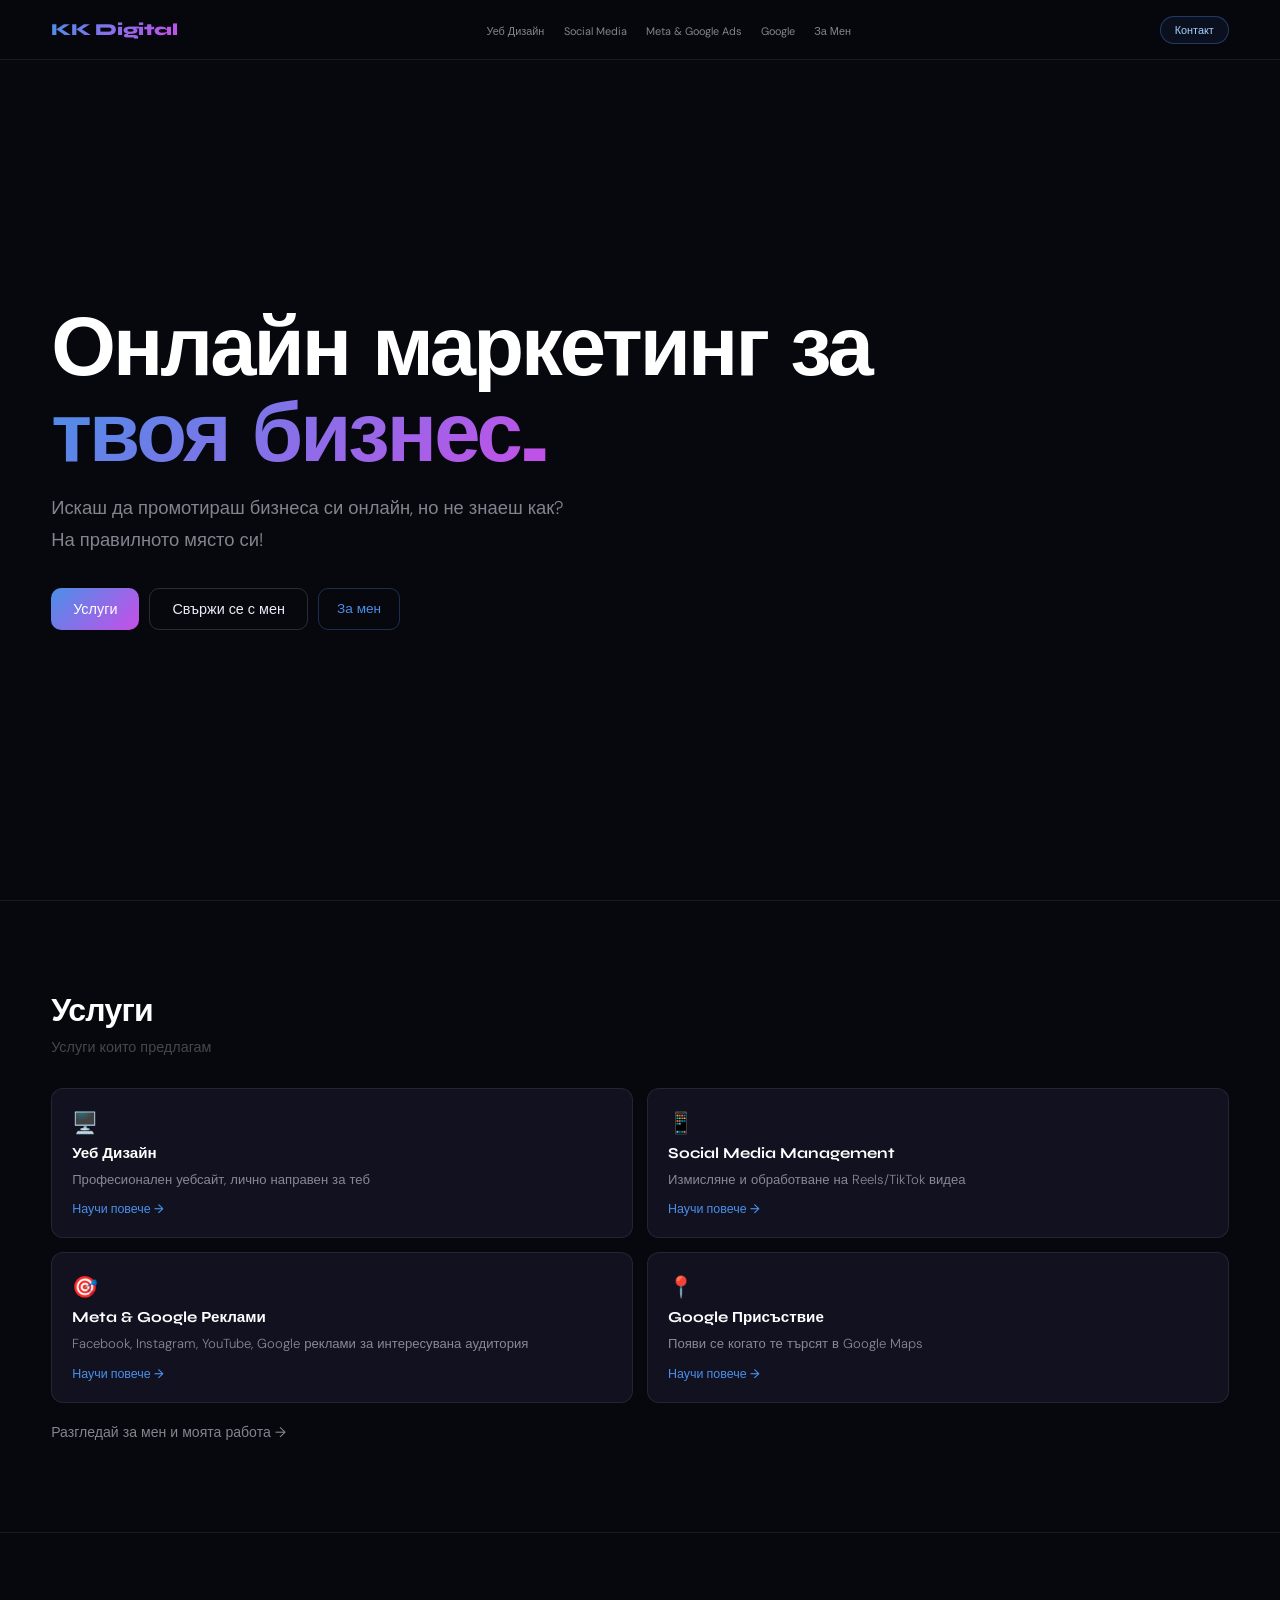
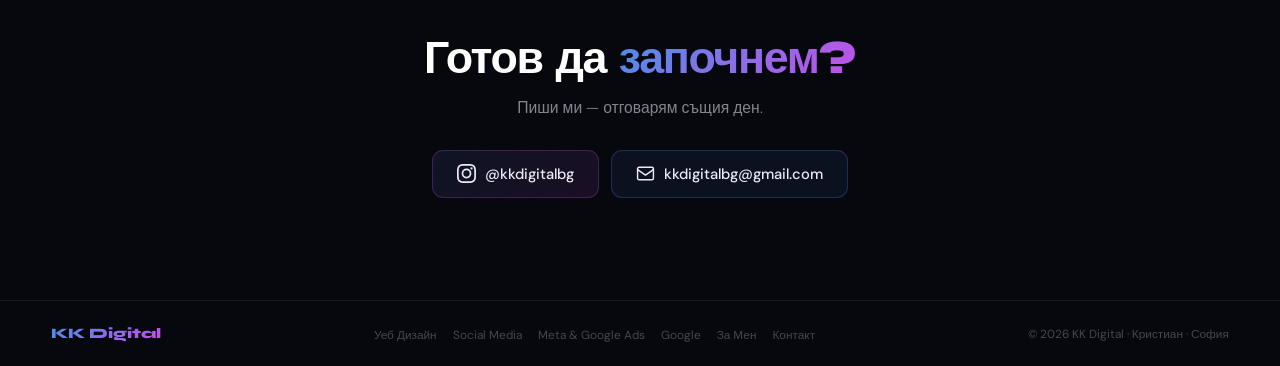
==== index.html @ 5cc59fbc "Add files via upload" ====
<!DOCTYPE html>
<html lang="bg">
<head>
<meta charset="UTF-8"><meta name="viewport" content="width=device-width,initial-scale=1.0">
<title>KK Digital — Онлайн Маркетинг, София</title>
<link rel="icon" type="image/png" href="KKDigital.png">
<link rel="stylesheet" href="style.css">
<style>
#hero{min-height:100svh;display:flex;align-items:center;padding:calc(var(--nav-h) + 24px) clamp(16px,4vw,56px) 48px}
.hero-inner{max-width:1200px;margin:0 auto;width:100%}
h1.hero-h1{font-family:'Syne',sans-serif;font-weight:800;font-size:clamp(2.6rem,6.5vw,5.5rem);line-height:1.03;letter-spacing:-.035em;color:#fff;margin-bottom:16px}
.hero-sub{font-size:clamp(1rem,1.8vw,1.15rem);color:var(--muted);line-height:1.7;font-weight:300;max-width:520px;margin-bottom:32px}
.hero-btns{display:flex;gap:10px;flex-wrap:wrap;margin-bottom:0}
#services{padding:clamp(50px,7vw,90px) clamp(16px,4vw,56px)}
.about-strip{padding:clamp(50px,7vw,90px) clamp(16px,4vw,56px)}
.about-strip-inner{max-width:1200px;margin:0 auto;display:flex;flex-direction:column;gap:16px;max-width:680px}
.about-strip-inner p{font-size:clamp(.97rem,1.6vw,1.08rem);color:var(--muted);line-height:1.8;font-weight:300}
</style>
</head>
<body>
<nav id="navbar"><div class="nav-inner">
  <a href="index.html" class="nav-logo">KK Digital</a>
  <ul class="nav-links">
    <li><a href="webdesign.html">Уеб Дизайн</a></li>
    <li><a href="smm.html">Social Media</a></li>
    <li><a href="ads.html">Meta &amp; Google Ads</a></li>
    <li><a href="google.html">Google</a></li>
    <li><a href="about.html">За Мен</a></li>
  </ul>
  <a href="contact.html" class="nav-contact">Контакт</a>
</div></nav>
<main>
  <section id="hero">
    <div class="hero-inner">
      <h1 class="hero-h1 reveal">Онлайн маркетинг за<br><span class="grad-text">твоя бизнес.</span></h1>
      <p class="hero-sub reveal d1">Искаш да промотираш бизнеса си онлайн, но не знаеш как? На правилното място си!</p>
      <div class="hero-btns reveal d2">
        <a href="#services" class="btn btn-primary">Услуги</a>
        <a href="contact.html" class="btn btn-outline">Свържи се с мен</a>
        <a href="about.html" class="btn btn-ghost">За мен</a>
      </div>
    </div>
  </section>
  <div class="divider"></div>
  <section id="services">
    <div class="inner">
      <h2 class="section-title reveal">Услуги</h2>
      <p class="section-sub reveal">Услуги които предлагам</p>
      <div class="service-cards reveal d1">
        <a href="webdesign.html" class="service-card">
          <div class="service-card-icon">🖥️</div>
          <h3>Уеб Дизайн</h3>
          <p>Професионален уебсайт, лично направен за теб</p>
          <span class="service-card-btn">Научи повече →</span>
        </a>
        <a href="smm.html" class="service-card">
          <div class="service-card-icon">📱</div>
          <h3>Social Media Management</h3>
          <p>Измисляне и обработване на Reels/TikTok видеа</p>
          <span class="service-card-btn">Научи повече →</span>
        </a>
        <a href="ads.html" class="service-card">
          <div class="service-card-icon">🎯</div>
          <h3>Meta &amp; Google Реклами</h3>
          <p>Facebook, Instagram, YouTube, Google реклами за интересувана аудитория</p>
          <span class="service-card-btn">Научи повече →</span>
        </a>
        <a href="google.html" class="service-card">
          <div class="service-card-icon">📍</div>
          <h3>Google Присъствие</h3>
          <p>Появи се когато те търсят в Google Maps</p>
          <span class="service-card-btn">Научи повече →</span>
        </a>
      </div>
      <a href="about.html" class="work-link reveal d2">Разгледай за мен и моята работа →</a>
    </div>
  </section>
  <div class="divider"></div>
  <div class="cta-block">
    <h2 class="reveal">Готов да <span class="grad-text">започнем?</span></h2>
    <p class="reveal d1">Пиши ми — отговарям същия ден.</p>
    <div class="contact-btns reveal d2" style="justify-content:center">
      <a href="https://instagram.com/kkdigitalbg" target="_blank" rel="noopener" class="cbtn cbtn-ig"><svg width="19" height="19" viewBox="0 0 24 24" fill="currentColor"><path d="M12 2.163c3.204 0 3.584.012 4.85.07 3.252.148 4.771 1.691 4.919 4.919.058 1.265.069 1.645.069 4.849 0 3.205-.012 3.584-.069 4.849-.149 3.225-1.664 4.771-4.919 4.919-1.266.058-1.644.07-4.85.07-3.204 0-3.584-.012-4.849-.07-3.26-.149-4.771-1.699-4.919-4.92-.058-1.265-.07-1.644-.07-4.849 0-3.204.013-3.583.07-4.849.149-3.227 1.664-4.771 4.919-4.919 1.266-.057 1.645-.069 4.849-.069zM12 0C8.741 0 8.333.014 7.053.072 2.695.272.273 2.69.073 7.052.014 8.333 0 8.741 0 12c0 3.259.014 3.668.072 4.948.2 4.358 2.618 6.78 6.98 6.98C8.333 23.986 8.741 24 12 24c3.259 0 3.668-.014 4.948-.072 4.354-.2 6.782-2.618 6.979-6.98.059-1.28.073-1.689.073-4.948 0-3.259-.014-3.667-.072-4.947-.196-4.354-2.617-6.78-6.979-6.98C15.668.014 15.259 0 12 0zm0 5.838a6.162 6.162 0 100 12.324 6.162 6.162 0 000-12.324zM12 16a4 4 0 110-8 4 4 0 010 8zm6.406-11.845a1.44 1.44 0 100 2.881 1.44 1.44 0 000-2.881z"/></svg> @kkdigitalbg</a>
      <a href="mailto:kkdigitalbg@gmail.com" class="cbtn cbtn-email"><svg width="19" height="19" viewBox="0 0 24 24" fill="none" stroke="currentColor" stroke-width="1.8" stroke-linecap="round" stroke-linejoin="round"><rect x="2" y="4" width="20" height="16" rx="2"/><path d="M2 7l10 7 10-7"/></svg> kkdigitalbg@gmail.com</a>
    </div>
  </div>
</main>
<footer><div class="footer-inner">
  <a href="index.html" class="footer-logo">KK Digital</a>
  <ul class="footer-links"><li><a href="webdesign.html">Уеб Дизайн</a></li><li><a href="smm.html">Social Media</a></li><li><a href="ads.html">Meta &amp; Google Ads</a></li><li><a href="google.html">Google</a></li><li><a href="about.html">За Мен</a></li><li><a href="contact.html">Контакт</a></li></ul>
  <p class="footer-copy">© 2026 KK Digital · Кристиан · София</p>
</div></footer>
<script src="main.js"></script>
</body></html>
---- style.css ----
@import url('https://fonts.googleapis.com/css2?family=Syne:wght@700;800&family=DM+Sans:opsz,wght@9..40,300;9..40,400;9..40,500&display=swap');
*,*::before,*::after{box-sizing:border-box;margin:0;padding:0}
:root{
  --bg:#07070E;
  --surface:#111120;
  --surface2:#18182A;
  --border:rgba(255,255,255,0.08);
  --border2:rgba(255,255,255,0.15);
  --text:#EDEAF8;
  --muted:rgba(237,234,248,0.55);
  --muted2:rgba(237,234,248,0.28);
  --blue:#4A8FE8;
  --pink:#C84EE8;
  --grad:linear-gradient(135deg,#4A8FE8,#C84EE8);
  --nav-h:60px;
}
html{scroll-behavior:smooth}
body{font-family:'DM Sans',sans-serif;background:var(--bg);color:var(--text);overflow-x:hidden;-webkit-font-smoothing:antialiased}

/* NAV */
nav{position:fixed;top:0;left:0;right:0;z-index:100;height:var(--nav-h);display:flex;align-items:center;padding:0 clamp(16px,4vw,56px);background:rgba(7,7,14,0.97);border-bottom:1px solid var(--border)}
.nav-inner{width:100%;max-width:1200px;margin:0 auto;display:flex;align-items:center;justify-content:space-between;gap:12px}
.nav-logo{font-family:'Syne',sans-serif;font-weight:800;font-size:1.05rem;letter-spacing:-.02em;text-decoration:none;background:var(--grad);-webkit-background-clip:text;-webkit-text-fill-color:transparent;background-clip:text;white-space:nowrap;flex-shrink:0}
.nav-links{display:flex;align-items:center;gap:clamp(8px,1.5vw,26px);list-style:none}
.nav-links a{text-decoration:none;color:var(--muted);font-size:clamp(.65rem,.85vw,.82rem);white-space:nowrap;transition:color .2s;position:relative}
.nav-links a::after{content:'';position:absolute;bottom:-2px;left:0;width:0;height:1px;background:var(--grad);transition:width .25s}
.nav-links a:hover,.nav-links a.active{color:var(--text)}
.nav-links a:hover::after,.nav-links a.active::after{width:100%}
.nav-contact{text-decoration:none;color:#A8D0FF;font-size:clamp(.65rem,.85vw,.82rem);font-weight:500;padding:6px 14px;border-radius:50px;border:1px solid rgba(74,143,232,.35);background:rgba(74,143,232,.08);transition:all .2s;white-space:nowrap;flex-shrink:0}
.nav-contact:hover{background:rgba(74,143,232,.2);color:#fff}

/* LAYOUT */
main{position:relative;z-index:1}
.inner{max-width:1200px;margin:0 auto;width:100%}
section{padding:clamp(60px,8vw,110px) clamp(16px,4vw,56px)}
.divider{width:100%;height:1px;background:var(--border)}
.page-label{font-size:.7rem;font-weight:600;letter-spacing:.2em;text-transform:uppercase;color:var(--blue);margin-bottom:14px;display:block}
.page-title{font-family:'Syne',sans-serif;font-weight:800;font-size:clamp(2.2rem,5vw,4rem);line-height:1.05;letter-spacing:-.03em;color:#fff;margin-bottom:16px}
.page-sub{font-size:clamp(.95rem,1.6vw,1.1rem);color:var(--muted);line-height:1.75;max-width:600px;font-weight:300;margin-bottom:40px}
.section-title{font-family:'Syne',sans-serif;font-weight:800;font-size:clamp(1.4rem,2.5vw,2rem);letter-spacing:-.025em;color:#fff;margin-bottom:8px}
.section-sub{font-size:.9rem;color:var(--muted2);margin-bottom:28px;font-weight:300}

/* CARDS */
.cards{display:grid;grid-template-columns:repeat(auto-fit,minmax(220px,1fr));gap:14px}
.card{background:var(--surface);border:1px solid var(--border);border-radius:12px;padding:22px;display:flex;flex-direction:column;gap:8px;transition:border-color .2s,transform .2s}
.card:hover{border-color:var(--border2);transform:translateY(-2px)}
.card-icon{font-size:1.3rem}
.card h3{font-family:'Syne',sans-serif;font-weight:700;font-size:.95rem;color:#fff}
.card p{font-size:.84rem;color:var(--muted);line-height:1.55;font-weight:300;flex:1}
.card-link{font-size:.8rem;color:var(--blue);font-weight:500;text-decoration:none;display:inline-flex;align-items:center;gap:4px;margin-top:6px;transition:gap .2s}
.card-link:hover{gap:8px}

/* HOME SERVICE CARDS */
.service-cards{display:grid;grid-template-columns:repeat(2,1fr);gap:14px;margin-top:32px}
.service-card{background:var(--surface);border:1px solid var(--border);border-radius:12px;padding:20px;text-decoration:none;color:var(--text);display:flex;flex-direction:column;gap:8px;transition:border-color .2s,transform .2s}
.service-card:hover{border-color:var(--border2);transform:translateY(-2px)}
.service-card-icon{font-size:1.3rem}
.service-card h3{font-family:'Syne',sans-serif;font-weight:700;font-size:.95rem;color:#fff}
.service-card p{font-size:.82rem;color:var(--muted);line-height:1.5;font-weight:300}
.service-card-btn{font-size:.78rem;color:var(--blue);font-weight:500;margin-top:4px}

/* BUTTONS */
.btn{display:inline-flex;align-items:center;gap:7px;text-decoration:none;font-family:'DM Sans',sans-serif;font-weight:500;font-size:.9rem;border-radius:10px;padding:11px 22px;transition:all .2s;border:none;cursor:pointer}
.btn-primary{background:var(--grad);color:#fff}
.btn-primary:hover{transform:translateY(-1px);opacity:.9}
.btn-outline{background:transparent;color:var(--text);border:1px solid var(--border2)}
.btn-outline:hover{border-color:rgba(255,255,255,.3);background:rgba(255,255,255,.04)}
.btn-ghost{background:transparent;color:var(--blue);border:1px solid rgba(74,143,232,.3);font-size:.85rem;padding:9px 18px}
.btn-ghost:hover{background:rgba(74,143,232,.08)}
.btns{display:flex;gap:10px;flex-wrap:wrap;align-items:center}

/* CONTACT BUTTONS */
.contact-btns{display:flex;gap:12px;flex-wrap:wrap}
.cbtn{display:inline-flex;align-items:center;gap:9px;text-decoration:none;font-weight:500;font-size:.92rem;padding:13px 24px;border-radius:11px;transition:all .2s;color:var(--text)}
.cbtn-ig{background:linear-gradient(135deg,rgba(74,143,232,.1),rgba(200,78,232,.1));border:1px solid rgba(200,78,232,.25)}
.cbtn-ig:hover{background:linear-gradient(135deg,rgba(74,143,232,.18),rgba(200,78,232,.18));transform:translateY(-1px)}
.cbtn-email{background:rgba(74,143,232,.08);border:1px solid rgba(74,143,232,.25)}
.cbtn-email:hover{background:rgba(74,143,232,.16);transform:translateY(-1px)}

/* GRAD TEXT */
.grad-text{background:var(--grad);-webkit-background-clip:text;-webkit-text-fill-color:transparent;background-clip:text}

/* WORK LINK */
.work-link{display:inline-flex;align-items:center;gap:6px;text-decoration:none;color:var(--muted);font-size:.88rem;transition:color .2s;margin-top:20px}
.work-link:hover{color:var(--text)}

/* CTA BLOCK */
.cta-block{text-align:center;padding:clamp(60px,8vw,110px) clamp(16px,4vw,56px)}
.cta-block h2{font-family:'Syne',sans-serif;font-weight:800;font-size:clamp(1.8rem,3.5vw,3rem);letter-spacing:-.03em;color:#fff;margin-bottom:12px;line-height:1.08}
.cta-block p{font-size:.98rem;color:var(--muted);margin-bottom:28px;line-height:1.7;font-weight:300}

/* PROJECT CARDS */
.projects-grid{display:grid;grid-template-columns:repeat(auto-fit,minmax(280px,1fr));gap:18px}
.project-card{background:var(--surface);border:1px solid var(--border);border-radius:12px;overflow:hidden;transition:border-color .2s,transform .2s}
.project-card:hover{border-color:var(--border2);transform:translateY(-2px)}
.browser-bar{background:var(--surface2);border-bottom:1px solid var(--border);padding:8px 12px;display:flex;align-items:center;gap:7px}
.browser-dots{display:flex;gap:4px}
.browser-dot{width:8px;height:8px;border-radius:50%}
.bd1{background:#FF5F57}.bd2{background:#FFBD2E}.bd3{background:#28CA41}
.browser-url{flex:1;background:rgba(255,255,255,.05);border-radius:4px;padding:3px 8px;font-size:.67rem;color:var(--muted2);font-family:monospace}
.project-img{width:100%;aspect-ratio:16/10;background:var(--surface2);display:flex;align-items:center;justify-content:center}
.project-img img{width:100%;height:100%;object-fit:cover;display:block}
.project-body{padding:16px 18px 20px}
.project-tag{display:inline-block;font-size:.66rem;font-weight:600;letter-spacing:.1em;text-transform:uppercase;color:var(--blue);background:rgba(74,143,232,.1);border:1px solid rgba(74,143,232,.2);border-radius:50px;padding:2px 9px;margin-bottom:8px}
.project-body h3{font-family:'Syne',sans-serif;font-weight:700;font-size:.97rem;color:#fff;margin-bottom:5px}
.project-body p{font-size:.83rem;color:var(--muted);line-height:1.5;margin-bottom:12px}
.project-link{display:inline-flex;align-items:center;gap:5px;text-decoration:none;color:var(--blue);font-size:.83rem;font-weight:500;transition:gap .2s}
.project-link:hover{gap:9px}

/* SKILL PILLS */
.pills{display:flex;flex-wrap:wrap;gap:8px;margin:20px 0}
.pill{font-size:.78rem;font-weight:500;color:var(--text);background:var(--surface);border:1px solid var(--border2);border-radius:50px;padding:5px 13px}

/* REVEAL */
.reveal{opacity:0;transform:translateY(18px);transition:opacity .6s cubic-bezier(.16,1,.3,1),transform .6s cubic-bezier(.16,1,.3,1)}
.reveal.visible{opacity:1;transform:none}
.d1{transition-delay:.07s}.d2{transition-delay:.14s}.d3{transition-delay:.21s}.d4{transition-delay:.28s}

/* FOOTER */
footer{border-top:1px solid var(--border);padding:22px clamp(16px,4vw,56px)}
.footer-inner{max-width:1200px;margin:0 auto;display:flex;align-items:center;justify-content:space-between;flex-wrap:wrap;gap:12px}
.footer-logo{font-family:'Syne',sans-serif;font-weight:800;font-size:.9rem;background:var(--grad);-webkit-background-clip:text;-webkit-text-fill-color:transparent;background-clip:text;text-decoration:none}
.footer-copy{font-size:.74rem;color:var(--muted2)}
.footer-links{display:flex;gap:16px;list-style:none}
.footer-links a{text-decoration:none;color:var(--muted2);font-size:.74rem;transition:color .2s}
.footer-links a:hover{color:var(--text)}

/* INSTAGRAM SVG SHORTHAND */
.ig-svg{fill:currentColor}

/* MOBILE */
@media(max-width:640px){
  .service-cards{grid-template-columns:repeat(2,1fr)}
  .contact-btns{flex-direction:column}
  .cbtn{justify-content:center}
  .footer-links{display:none}
  .cards{grid-template-columns:repeat(2,1fr)}
}
@media(max-width:380px){
  .service-cards{grid-template-columns:1fr}
  .cards{grid-template-columns:1fr}
}
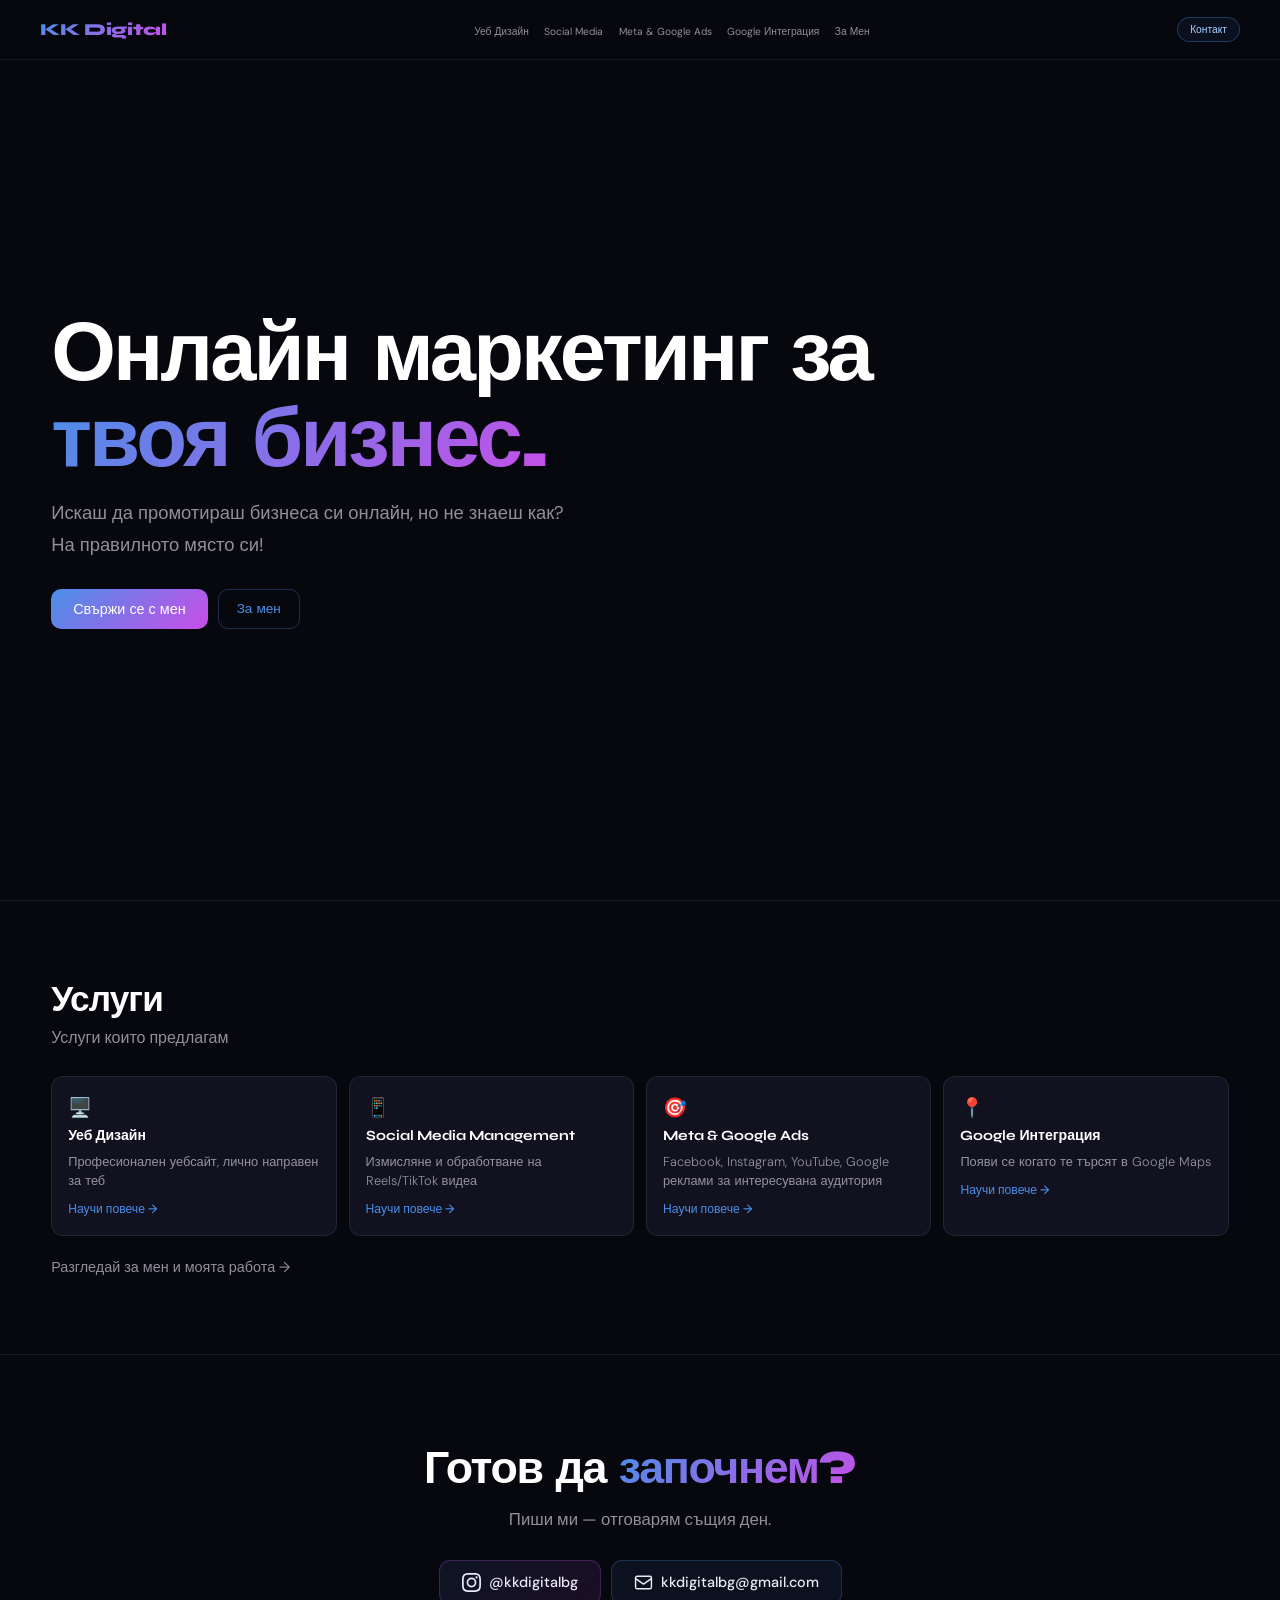
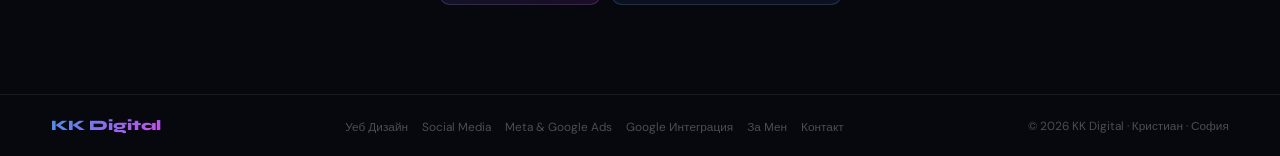
==== commit 5d37cfa3: "Add files via upload" ====
--- a/index.html
+++ b/index.html
@@ -6,26 +6,23 @@
 <link rel="icon" type="image/png" href="KKDigital.png">
 <link rel="stylesheet" href="style.css">
 <style>
-#hero{min-height:100svh;display:flex;align-items:center;padding:calc(var(--nav-h) + 24px) clamp(16px,4vw,56px) 48px}
+#hero{min-height:100svh;display:flex;align-items:center;padding:calc(var(--nav-h) + 28px) clamp(16px,4vw,56px) 48px}
 .hero-inner{max-width:1200px;margin:0 auto;width:100%}
 h1.hero-h1{font-family:'Syne',sans-serif;font-weight:800;font-size:clamp(2.6rem,6.5vw,5.5rem);line-height:1.03;letter-spacing:-.035em;color:#fff;margin-bottom:16px}
-.hero-sub{font-size:clamp(1rem,1.8vw,1.15rem);color:var(--muted);line-height:1.7;font-weight:300;max-width:520px;margin-bottom:32px}
-.hero-btns{display:flex;gap:10px;flex-wrap:wrap;margin-bottom:0}
-#services{padding:clamp(50px,7vw,90px) clamp(16px,4vw,56px)}
-.about-strip{padding:clamp(50px,7vw,90px) clamp(16px,4vw,56px)}
-.about-strip-inner{max-width:1200px;margin:0 auto;display:flex;flex-direction:column;gap:16px;max-width:680px}
-.about-strip-inner p{font-size:clamp(.97rem,1.6vw,1.08rem);color:var(--muted);line-height:1.8;font-weight:300}
+.hero-sub{font-size:clamp(1rem,1.8vw,1.15rem);color:var(--muted);line-height:1.7;font-weight:400;max-width:520px;margin-bottom:28px}
+.hero-btns{display:flex;gap:10px;flex-wrap:wrap}
+#services{padding:clamp(48px,6vw,86px) clamp(16px,4vw,56px)}
 </style>
 </head>
 <body>
 <nav id="navbar"><div class="nav-inner">
   <a href="index.html" class="nav-logo">KK Digital</a>
   <ul class="nav-links">
-    <li><a href="webdesign.html">Уеб Дизайн</a></li>
-    <li><a href="smm.html">Social Media</a></li>
-    <li><a href="ads.html">Meta &amp; Google Ads</a></li>
-    <li><a href="google.html">Google</a></li>
-    <li><a href="about.html">За Мен</a></li>
+    <li><a href="webdesign.html"><span class="full">Уеб Дизайн</span><span class="short">Уеб</span></a></li>
+    <li><a href="smm.html"><span class="full">Social Media</span><span class="short">Social</span></a></li>
+    <li><a href="ads.html"><span class="full">Meta &amp; Google Ads</span><span class="short">Ads</span></a></li>
+    <li><a href="google.html"><span class="full">Google Интеграция</span><span class="short">Google</span></a></li>
+    <li><a href="about.html"><span class="full">За Мен</span><span class="short">За Мен</span></a></li>
   </ul>
   <a href="contact.html" class="nav-contact">Контакт</a>
 </div></nav>
@@ -35,8 +32,7 @@
       <h1 class="hero-h1 reveal">Онлайн маркетинг за<br><span class="grad-text">твоя бизнес.</span></h1>
       <p class="hero-sub reveal d1">Искаш да промотираш бизнеса си онлайн, но не знаеш как? На правилното място си!</p>
       <div class="hero-btns reveal d2">
-        <a href="#services" class="btn btn-primary">Услуги</a>
-        <a href="contact.html" class="btn btn-outline">Свържи се с мен</a>
+        <a href="contact.html" class="btn btn-primary">Свържи се с мен</a>
         <a href="about.html" class="btn btn-ghost">За мен</a>
       </div>
     </div>
@@ -45,8 +41,8 @@
   <section id="services">
     <div class="inner">
       <h2 class="section-title reveal">Услуги</h2>
-      <p class="section-sub reveal">Услуги които предлагам</p>
-      <div class="service-cards reveal d1">
+      <p class="section-sub reveal d1">Услуги които предлагам</p>
+      <div class="service-cards reveal d2">
         <a href="webdesign.html" class="service-card">
           <div class="service-card-icon">🖥️</div>
           <h3>Уеб Дизайн</h3>
@@ -61,18 +57,18 @@
         </a>
         <a href="ads.html" class="service-card">
           <div class="service-card-icon">🎯</div>
-          <h3>Meta &amp; Google Реклами</h3>
+          <h3>Meta &amp; Google Ads</h3>
           <p>Facebook, Instagram, YouTube, Google реклами за интересувана аудитория</p>
           <span class="service-card-btn">Научи повече →</span>
         </a>
         <a href="google.html" class="service-card">
           <div class="service-card-icon">📍</div>
-          <h3>Google Присъствие</h3>
+          <h3>Google Интеграция</h3>
           <p>Появи се когато те търсят в Google Maps</p>
           <span class="service-card-btn">Научи повече →</span>
         </a>
       </div>
-      <a href="about.html" class="work-link reveal d2">Разгледай за мен и моята работа →</a>
+      <a href="about.html" class="work-link reveal d3">Разгледай за мен и моята работа →</a>
     </div>
   </section>
   <div class="divider"></div>
@@ -87,7 +83,7 @@
 </main>
 <footer><div class="footer-inner">
   <a href="index.html" class="footer-logo">KK Digital</a>
-  <ul class="footer-links"><li><a href="webdesign.html">Уеб Дизайн</a></li><li><a href="smm.html">Social Media</a></li><li><a href="ads.html">Meta &amp; Google Ads</a></li><li><a href="google.html">Google</a></li><li><a href="about.html">За Мен</a></li><li><a href="contact.html">Контакт</a></li></ul>
+  <ul class="footer-links"><li><a href="webdesign.html">Уеб Дизайн</a></li><li><a href="smm.html">Social Media</a></li><li><a href="ads.html">Meta &amp; Google Ads</a></li><li><a href="google.html">Google Интеграция</a></li><li><a href="about.html">За Мен</a></li><li><a href="contact.html">Контакт</a></li></ul>
   <p class="footer-copy">© 2026 KK Digital · Кристиан · София</p>
 </div></footer>
 <script src="main.js"></script>
--- a/style.css
+++ b/style.css
@@ -7,8 +7,8 @@
   --border:rgba(255,255,255,0.08);
   --border2:rgba(255,255,255,0.15);
   --text:#EDEAF8;
-  --muted:rgba(237,234,248,0.55);
-  --muted2:rgba(237,234,248,0.28);
+  --muted:rgba(237,234,248,0.6);
+  --muted2:rgba(237,234,248,0.3);
   --blue:#4A8FE8;
   --pink:#C84EE8;
   --grad:linear-gradient(135deg,#4A8FE8,#C84EE8);
@@ -17,52 +17,127 @@
 html{scroll-behavior:smooth}
 body{font-family:'DM Sans',sans-serif;background:var(--bg);color:var(--text);overflow-x:hidden;-webkit-font-smoothing:antialiased}
 
-/* NAV */
-nav{position:fixed;top:0;left:0;right:0;z-index:100;height:var(--nav-h);display:flex;align-items:center;padding:0 clamp(16px,4vw,56px);background:rgba(7,7,14,0.97);border-bottom:1px solid var(--border)}
-.nav-inner{width:100%;max-width:1200px;margin:0 auto;display:flex;align-items:center;justify-content:space-between;gap:12px}
-.nav-logo{font-family:'Syne',sans-serif;font-weight:800;font-size:1.05rem;letter-spacing:-.02em;text-decoration:none;background:var(--grad);-webkit-background-clip:text;-webkit-text-fill-color:transparent;background-clip:text;white-space:nowrap;flex-shrink:0}
-.nav-links{display:flex;align-items:center;gap:clamp(8px,1.5vw,26px);list-style:none}
-.nav-links a{text-decoration:none;color:var(--muted);font-size:clamp(.65rem,.85vw,.82rem);white-space:nowrap;transition:color .2s;position:relative}
+/* NAV - always visible, never wraps, never hides */
+nav{
+  position:fixed;top:0;left:0;right:0;z-index:100;
+  height:var(--nav-h);
+  background:rgba(7,7,14,0.97);
+  border-bottom:1px solid var(--border);
+  display:flex;align-items:center;
+  padding:0 clamp(12px,3vw,48px);
+}
+.nav-inner{
+  width:100%;max-width:1200px;margin:0 auto;
+  display:flex;align-items:center;justify-content:space-between;
+  gap:8px;min-width:0;
+}
+.nav-logo{
+  font-family:'Syne',sans-serif;font-weight:800;
+  font-size:clamp(.85rem,2.2vw,1.05rem);
+  letter-spacing:-.02em;text-decoration:none;
+  background:var(--grad);-webkit-background-clip:text;
+  -webkit-text-fill-color:transparent;background-clip:text;
+  white-space:nowrap;flex-shrink:0;
+}
+.nav-links{
+  display:flex;align-items:center;
+  gap:clamp(6px,1.2vw,22px);
+  list-style:none;flex-shrink:1;min-width:0;
+}
+.nav-links a{
+  text-decoration:none;color:var(--muted);
+  font-size:clamp(.58rem,.8vw,.8rem);
+  white-space:nowrap;transition:color .2s;position:relative;
+}
+.nav-links a .full{display:inline}
+.nav-links a .short{display:none}
 .nav-links a::after{content:'';position:absolute;bottom:-2px;left:0;width:0;height:1px;background:var(--grad);transition:width .25s}
 .nav-links a:hover,.nav-links a.active{color:var(--text)}
 .nav-links a:hover::after,.nav-links a.active::after{width:100%}
-.nav-contact{text-decoration:none;color:#A8D0FF;font-size:clamp(.65rem,.85vw,.82rem);font-weight:500;padding:6px 14px;border-radius:50px;border:1px solid rgba(74,143,232,.35);background:rgba(74,143,232,.08);transition:all .2s;white-space:nowrap;flex-shrink:0}
+.nav-contact{
+  text-decoration:none;color:#A8D0FF;
+  font-size:clamp(.58rem,.8vw,.8rem);font-weight:500;
+  padding:5px 12px;border-radius:50px;
+  border:1px solid rgba(74,143,232,.35);
+  background:rgba(74,143,232,.08);
+  transition:all .2s;white-space:nowrap;flex-shrink:0;
+}
 .nav-contact:hover{background:rgba(74,143,232,.2);color:#fff}
+
+/* mobile nav: show short labels */
+@media(max-width:600px){
+  .nav-links a .full{display:none}
+  .nav-links a .short{display:inline}
+  .nav-links{gap:clamp(5px,1.8vw,14px)}
+  .nav-links a{font-size:clamp(.6rem,2.2vw,.75rem)}
+  .nav-contact{font-size:clamp(.6rem,2.2vw,.75rem);padding:4px 10px}
+  .nav-logo{font-size:clamp(.8rem,3vw,.95rem)}
+}
 
 /* LAYOUT */
 main{position:relative;z-index:1}
 .inner{max-width:1200px;margin:0 auto;width:100%}
-section{padding:clamp(60px,8vw,110px) clamp(16px,4vw,56px)}
+section{padding:clamp(56px,7vw,100px) clamp(16px,4vw,56px)}
 .divider{width:100%;height:1px;background:var(--border)}
+
 .page-label{font-size:.7rem;font-weight:600;letter-spacing:.2em;text-transform:uppercase;color:var(--blue);margin-bottom:14px;display:block}
 .page-title{font-family:'Syne',sans-serif;font-weight:800;font-size:clamp(2.2rem,5vw,4rem);line-height:1.05;letter-spacing:-.03em;color:#fff;margin-bottom:16px}
-.page-sub{font-size:clamp(.95rem,1.6vw,1.1rem);color:var(--muted);line-height:1.75;max-width:600px;font-weight:300;margin-bottom:40px}
-.section-title{font-family:'Syne',sans-serif;font-weight:800;font-size:clamp(1.4rem,2.5vw,2rem);letter-spacing:-.025em;color:#fff;margin-bottom:8px}
-.section-sub{font-size:.9rem;color:var(--muted2);margin-bottom:28px;font-weight:300}
+.page-sub{font-size:clamp(1rem,1.8vw,1.15rem);color:var(--muted);line-height:1.75;max-width:600px;font-weight:400;margin-bottom:36px}
 
-/* CARDS */
-.cards{display:grid;grid-template-columns:repeat(auto-fit,minmax(220px,1fr));gap:14px}
-.card{background:var(--surface);border:1px solid var(--border);border-radius:12px;padding:22px;display:flex;flex-direction:column;gap:8px;transition:border-color .2s,transform .2s}
+.section-title{font-family:'Syne',sans-serif;font-weight:800;font-size:clamp(1.5rem,2.8vw,2.2rem);letter-spacing:-.025em;color:#fff;margin-bottom:6px}
+.section-sub{font-size:clamp(.92rem,1.4vw,1rem);color:var(--muted);margin-bottom:24px;font-weight:400}
+
+/* SERVICE CARDS - horizontal scroll on mobile, grid on desktop */
+.service-cards{
+  display:flex;
+  gap:12px;
+  margin-top:28px;
+  overflow-x:auto;
+  -webkit-overflow-scrolling:touch;
+  scrollbar-width:none;
+  padding-bottom:4px;
+}
+.service-cards::-webkit-scrollbar{display:none}
+.service-card{
+  background:var(--surface);border:1px solid var(--border);border-radius:12px;
+  padding:18px 16px;
+  text-decoration:none;color:var(--text);
+  display:flex;flex-direction:column;gap:7px;
+  transition:border-color .2s,transform .2s;
+  flex:0 0 calc(50% - 6px); /* 2 per row on mobile */
+  min-width:0;
+}
+@media(min-width:640px){
+  .service-cards{display:grid;grid-template-columns:repeat(4,1fr);overflow-x:visible}
+  .service-card{flex:unset}
+}
+.service-card:hover{border-color:var(--border2);transform:translateY(-2px)}
+.service-card-icon{font-size:1.2rem}
+.service-card h3{font-family:'Syne',sans-serif;font-weight:700;font-size:.88rem;color:#fff;line-height:1.3}
+.service-card p{font-size:.8rem;color:var(--muted);line-height:1.5;font-weight:300}
+.service-card-btn{font-size:.76rem;color:var(--blue);font-weight:500;margin-top:4px}
+
+/* FEATURE CARDS */
+.cards{display:grid;grid-template-columns:repeat(auto-fit,minmax(200px,1fr));gap:12px}
+.card{background:var(--surface);border:1px solid var(--border);border-radius:12px;padding:20px;display:flex;flex-direction:column;gap:7px;transition:border-color .2s,transform .2s}
 .card:hover{border-color:var(--border2);transform:translateY(-2px)}
-.card-icon{font-size:1.3rem}
-.card h3{font-family:'Syne',sans-serif;font-weight:700;font-size:.95rem;color:#fff}
-.card p{font-size:.84rem;color:var(--muted);line-height:1.55;font-weight:300;flex:1}
-.card-link{font-size:.8rem;color:var(--blue);font-weight:500;text-decoration:none;display:inline-flex;align-items:center;gap:4px;margin-top:6px;transition:gap .2s}
-.card-link:hover{gap:8px}
+.card-icon{font-size:1.2rem}
+.card h3{font-family:'Syne',sans-serif;font-weight:700;font-size:.92rem;color:#fff}
+.card p{font-size:.83rem;color:var(--muted);line-height:1.55;font-weight:300;flex:1}
 
-/* HOME SERVICE CARDS */
-.service-cards{display:grid;grid-template-columns:repeat(2,1fr);gap:14px;margin-top:32px}
-.service-card{background:var(--surface);border:1px solid var(--border);border-radius:12px;padding:20px;text-decoration:none;color:var(--text);display:flex;flex-direction:column;gap:8px;transition:border-color .2s,transform .2s}
-.service-card:hover{border-color:var(--border2);transform:translateY(-2px)}
-.service-card-icon{font-size:1.3rem}
-.service-card h3{font-family:'Syne',sans-serif;font-weight:700;font-size:.95rem;color:#fff}
-.service-card p{font-size:.82rem;color:var(--muted);line-height:1.5;font-weight:300}
-.service-card-btn{font-size:.78rem;color:var(--blue);font-weight:500;margin-top:4px}
+/* PLATFORM CARDS - 4 col always */
+.platform-grid{display:grid;grid-template-columns:repeat(4,1fr);gap:12px}
+.platform-card{background:var(--surface);border:1px solid var(--border);border-radius:12px;padding:18px 12px;display:flex;flex-direction:column;align-items:flex-start;gap:8px;transition:border-color .2s,transform .2s}
+.platform-card:hover{border-color:var(--border2);transform:translateY(-2px)}
+.platform-card-icon{font-size:1.3rem}
+.platform-card h3{font-family:'Syne',sans-serif;font-weight:700;font-size:.9rem;color:#fff}
+.platform-card p{font-size:.8rem;color:var(--muted);line-height:1.5;font-weight:300}
+@media(max-width:500px){.platform-grid{grid-template-columns:repeat(2,1fr)}}
 
 /* BUTTONS */
 .btn{display:inline-flex;align-items:center;gap:7px;text-decoration:none;font-family:'DM Sans',sans-serif;font-weight:500;font-size:.9rem;border-radius:10px;padding:11px 22px;transition:all .2s;border:none;cursor:pointer}
 .btn-primary{background:var(--grad);color:#fff}
-.btn-primary:hover{transform:translateY(-1px);opacity:.9}
+.btn-primary:hover{opacity:.9;transform:translateY(-1px)}
 .btn-outline{background:transparent;color:var(--text);border:1px solid var(--border2)}
 .btn-outline:hover{border-color:rgba(255,255,255,.3);background:rgba(255,255,255,.04)}
 .btn-ghost{background:transparent;color:var(--blue);border:1px solid rgba(74,143,232,.3);font-size:.85rem;padding:9px 18px}
@@ -70,27 +145,25 @@
 .btns{display:flex;gap:10px;flex-wrap:wrap;align-items:center}
 
 /* CONTACT BUTTONS */
-.contact-btns{display:flex;gap:12px;flex-wrap:wrap}
-.cbtn{display:inline-flex;align-items:center;gap:9px;text-decoration:none;font-weight:500;font-size:.92rem;padding:13px 24px;border-radius:11px;transition:all .2s;color:var(--text)}
+.contact-btns{display:flex;gap:10px;flex-wrap:wrap}
+.cbtn{display:inline-flex;align-items:center;gap:8px;text-decoration:none;font-weight:500;font-size:.9rem;padding:12px 22px;border-radius:11px;transition:all .2s;color:var(--text)}
 .cbtn-ig{background:linear-gradient(135deg,rgba(74,143,232,.1),rgba(200,78,232,.1));border:1px solid rgba(200,78,232,.25)}
 .cbtn-ig:hover{background:linear-gradient(135deg,rgba(74,143,232,.18),rgba(200,78,232,.18));transform:translateY(-1px)}
 .cbtn-email{background:rgba(74,143,232,.08);border:1px solid rgba(74,143,232,.25)}
-.cbtn-email:hover{background:rgba(74,143,232,.16);transform:translateY(-1px)}
+.cbtn-email:hover{background:rgba(74,143,232,.15);transform:translateY(-1px)}
+@media(max-width:480px){.contact-btns{flex-direction:column}.cbtn{justify-content:center}}
 
-/* GRAD TEXT */
 .grad-text{background:var(--grad);-webkit-background-clip:text;-webkit-text-fill-color:transparent;background-clip:text}
-
-/* WORK LINK */
-.work-link{display:inline-flex;align-items:center;gap:6px;text-decoration:none;color:var(--muted);font-size:.88rem;transition:color .2s;margin-top:20px}
+.work-link{display:inline-flex;align-items:center;gap:6px;text-decoration:none;color:var(--muted);font-size:.9rem;transition:color .2s;margin-top:18px}
 .work-link:hover{color:var(--text)}
 
-/* CTA BLOCK */
-.cta-block{text-align:center;padding:clamp(60px,8vw,110px) clamp(16px,4vw,56px)}
+/* CTA */
+.cta-block{text-align:center;padding:clamp(56px,7vw,100px) clamp(16px,4vw,56px)}
 .cta-block h2{font-family:'Syne',sans-serif;font-weight:800;font-size:clamp(1.8rem,3.5vw,3rem);letter-spacing:-.03em;color:#fff;margin-bottom:12px;line-height:1.08}
-.cta-block p{font-size:.98rem;color:var(--muted);margin-bottom:28px;line-height:1.7;font-weight:300}
+.cta-block p{font-size:clamp(.95rem,1.5vw,1.05rem);color:var(--muted);margin-bottom:26px;line-height:1.7;font-weight:400}
 
 /* PROJECT CARDS */
-.projects-grid{display:grid;grid-template-columns:repeat(auto-fit,minmax(280px,1fr));gap:18px}
+.projects-grid{display:grid;grid-template-columns:repeat(auto-fit,minmax(270px,1fr));gap:16px}
 .project-card{background:var(--surface);border:1px solid var(--border);border-radius:12px;overflow:hidden;transition:border-color .2s,transform .2s}
 .project-card:hover{border-color:var(--border2);transform:translateY(-2px)}
 .browser-bar{background:var(--surface2);border-bottom:1px solid var(--border);padding:8px 12px;display:flex;align-items:center;gap:7px}
@@ -98,8 +171,7 @@
 .browser-dot{width:8px;height:8px;border-radius:50%}
 .bd1{background:#FF5F57}.bd2{background:#FFBD2E}.bd3{background:#28CA41}
 .browser-url{flex:1;background:rgba(255,255,255,.05);border-radius:4px;padding:3px 8px;font-size:.67rem;color:var(--muted2);font-family:monospace}
-.project-img{width:100%;aspect-ratio:16/10;background:var(--surface2);display:flex;align-items:center;justify-content:center}
-.project-img img{width:100%;height:100%;object-fit:cover;display:block}
+.project-img{width:100%;aspect-ratio:16/10;background:var(--surface2)}
 .project-body{padding:16px 18px 20px}
 .project-tag{display:inline-block;font-size:.66rem;font-weight:600;letter-spacing:.1em;text-transform:uppercase;color:var(--blue);background:rgba(74,143,232,.1);border:1px solid rgba(74,143,232,.2);border-radius:50px;padding:2px 9px;margin-bottom:8px}
 .project-body h3{font-family:'Syne',sans-serif;font-weight:700;font-size:.97rem;color:#fff;margin-bottom:5px}
@@ -107,36 +179,21 @@
 .project-link{display:inline-flex;align-items:center;gap:5px;text-decoration:none;color:var(--blue);font-size:.83rem;font-weight:500;transition:gap .2s}
 .project-link:hover{gap:9px}
 
-/* SKILL PILLS */
+/* PILLS */
 .pills{display:flex;flex-wrap:wrap;gap:8px;margin:20px 0}
 .pill{font-size:.78rem;font-weight:500;color:var(--text);background:var(--surface);border:1px solid var(--border2);border-radius:50px;padding:5px 13px}
 
 /* REVEAL */
-.reveal{opacity:0;transform:translateY(18px);transition:opacity .6s cubic-bezier(.16,1,.3,1),transform .6s cubic-bezier(.16,1,.3,1)}
+.reveal{opacity:0;transform:translateY(16px);transition:opacity .6s cubic-bezier(.16,1,.3,1),transform .6s cubic-bezier(.16,1,.3,1)}
 .reveal.visible{opacity:1;transform:none}
 .d1{transition-delay:.07s}.d2{transition-delay:.14s}.d3{transition-delay:.21s}.d4{transition-delay:.28s}
 
 /* FOOTER */
-footer{border-top:1px solid var(--border);padding:22px clamp(16px,4vw,56px)}
-.footer-inner{max-width:1200px;margin:0 auto;display:flex;align-items:center;justify-content:space-between;flex-wrap:wrap;gap:12px}
+footer{border-top:1px solid var(--border);padding:20px clamp(16px,4vw,56px)}
+.footer-inner{max-width:1200px;margin:0 auto;display:flex;align-items:center;justify-content:space-between;flex-wrap:wrap;gap:10px}
 .footer-logo{font-family:'Syne',sans-serif;font-weight:800;font-size:.9rem;background:var(--grad);-webkit-background-clip:text;-webkit-text-fill-color:transparent;background-clip:text;text-decoration:none}
 .footer-copy{font-size:.74rem;color:var(--muted2)}
-.footer-links{display:flex;gap:16px;list-style:none}
+.footer-links{display:flex;gap:14px;list-style:none}
 .footer-links a{text-decoration:none;color:var(--muted2);font-size:.74rem;transition:color .2s}
 .footer-links a:hover{color:var(--text)}
-
-/* INSTAGRAM SVG SHORTHAND */
-.ig-svg{fill:currentColor}
-
-/* MOBILE */
-@media(max-width:640px){
-  .service-cards{grid-template-columns:repeat(2,1fr)}
-  .contact-btns{flex-direction:column}
-  .cbtn{justify-content:center}
-  .footer-links{display:none}
-  .cards{grid-template-columns:repeat(2,1fr)}
-}
-@media(max-width:380px){
-  .service-cards{grid-template-columns:1fr}
-  .cards{grid-template-columns:1fr}
-}
+@media(max-width:500px){.footer-links{display:none}}
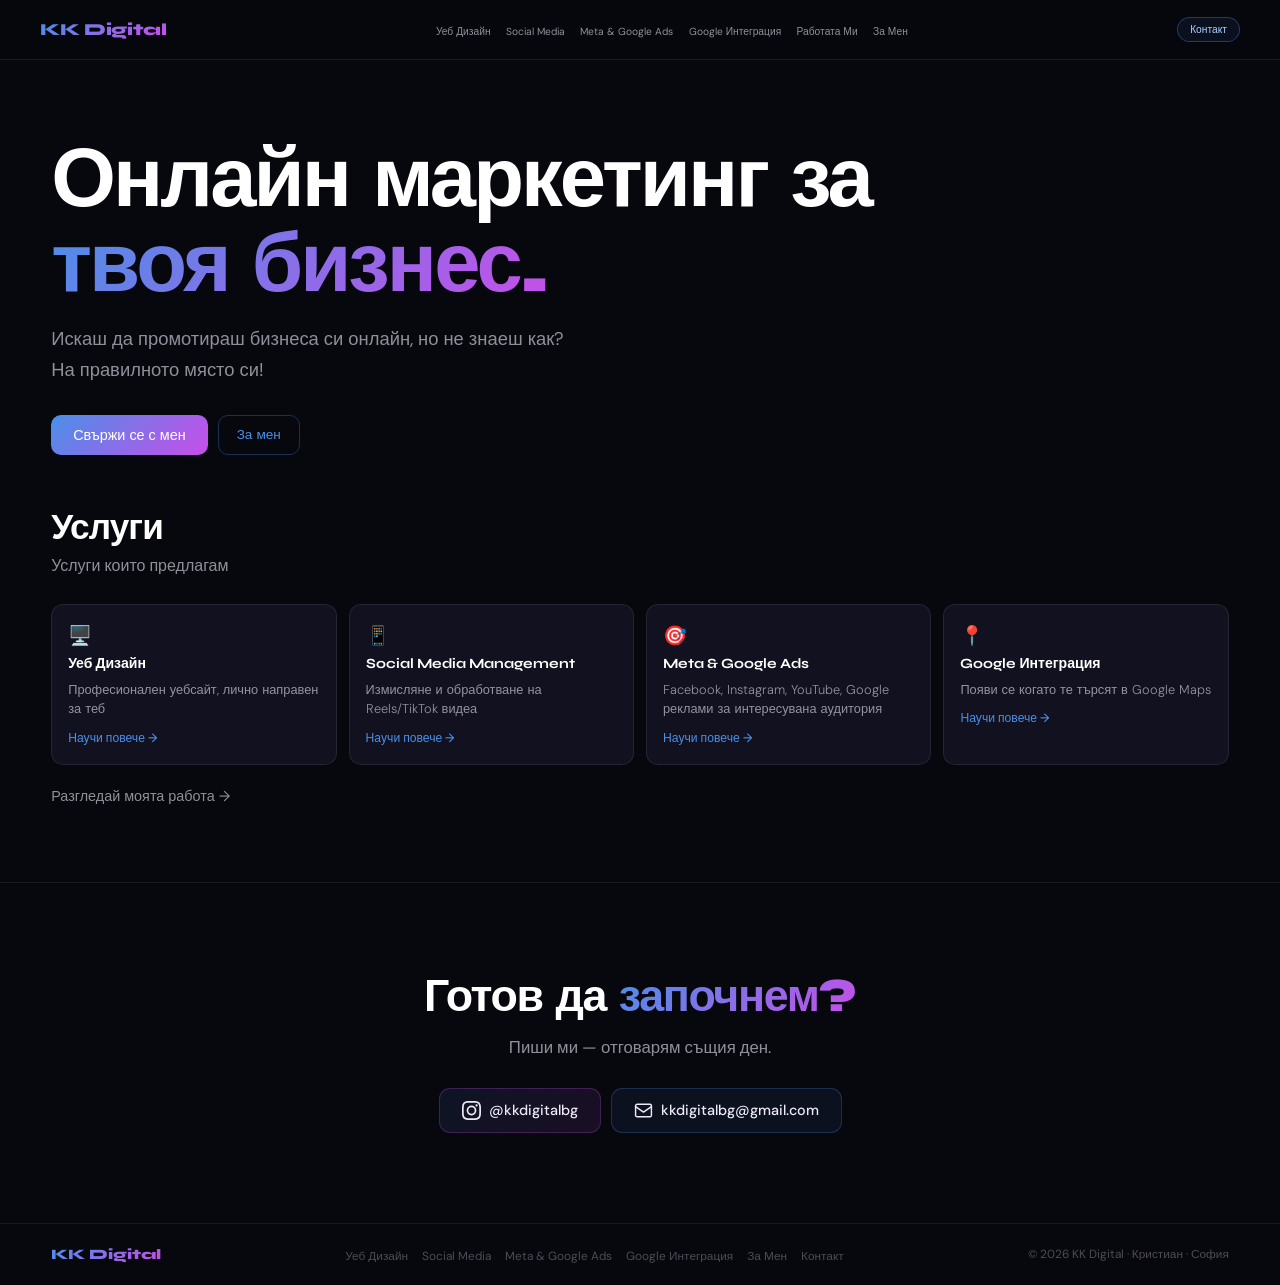
==== commit c9ad8bab: "Add files via upload" ====
--- a/index.html
+++ b/index.html
@@ -6,7 +6,7 @@
 <link rel="icon" type="image/png" href="KKDigital.png">
 <link rel="stylesheet" href="style.css">
 <style>
-#hero{min-height:100svh;display:flex;align-items:center;padding:calc(var(--nav-h) + 28px) clamp(16px,4vw,56px) 48px}
+#hero{display:flex;align-items:center;padding:calc(var(--nav-h) + clamp(40px,6vw,80px)) clamp(16px,4vw,56px) clamp(32px,4vw,52px)}
 .hero-inner{max-width:1200px;margin:0 auto;width:100%}
 h1.hero-h1{font-family:'Syne',sans-serif;font-weight:800;font-size:clamp(2.6rem,6.5vw,5.5rem);line-height:1.03;letter-spacing:-.035em;color:#fff;margin-bottom:16px}
 .hero-sub{font-size:clamp(1rem,1.8vw,1.15rem);color:var(--muted);line-height:1.7;font-weight:400;max-width:520px;margin-bottom:28px}
@@ -22,6 +22,7 @@
     <li><a href="smm.html"><span class="full">Social Media</span><span class="short">Social</span></a></li>
     <li><a href="ads.html"><span class="full">Meta &amp; Google Ads</span><span class="short">Ads</span></a></li>
     <li><a href="google.html"><span class="full">Google Интеграция</span><span class="short">Google</span></a></li>
+    <li><a href="work.html"><span class="full">Работата Ми</span><span class="short">Проекти</span></a></li>
     <li><a href="about.html"><span class="full">За Мен</span><span class="short">За Мен</span></a></li>
   </ul>
   <a href="contact.html" class="nav-contact">Контакт</a>
@@ -37,8 +38,7 @@
       </div>
     </div>
   </section>
-  <div class="divider"></div>
-  <section id="services">
+  <section id="services" style="padding-top:0">
     <div class="inner">
       <h2 class="section-title reveal">Услуги</h2>
       <p class="section-sub reveal d1">Услуги които предлагам</p>
@@ -68,7 +68,7 @@
           <span class="service-card-btn">Научи повече →</span>
         </a>
       </div>
-      <a href="about.html" class="work-link reveal d3">Разгледай за мен и моята работа →</a>
+      <a href="work.html" class="work-link reveal d3">Разгледай моята работа →</a>
     </div>
   </section>
   <div class="divider"></div>
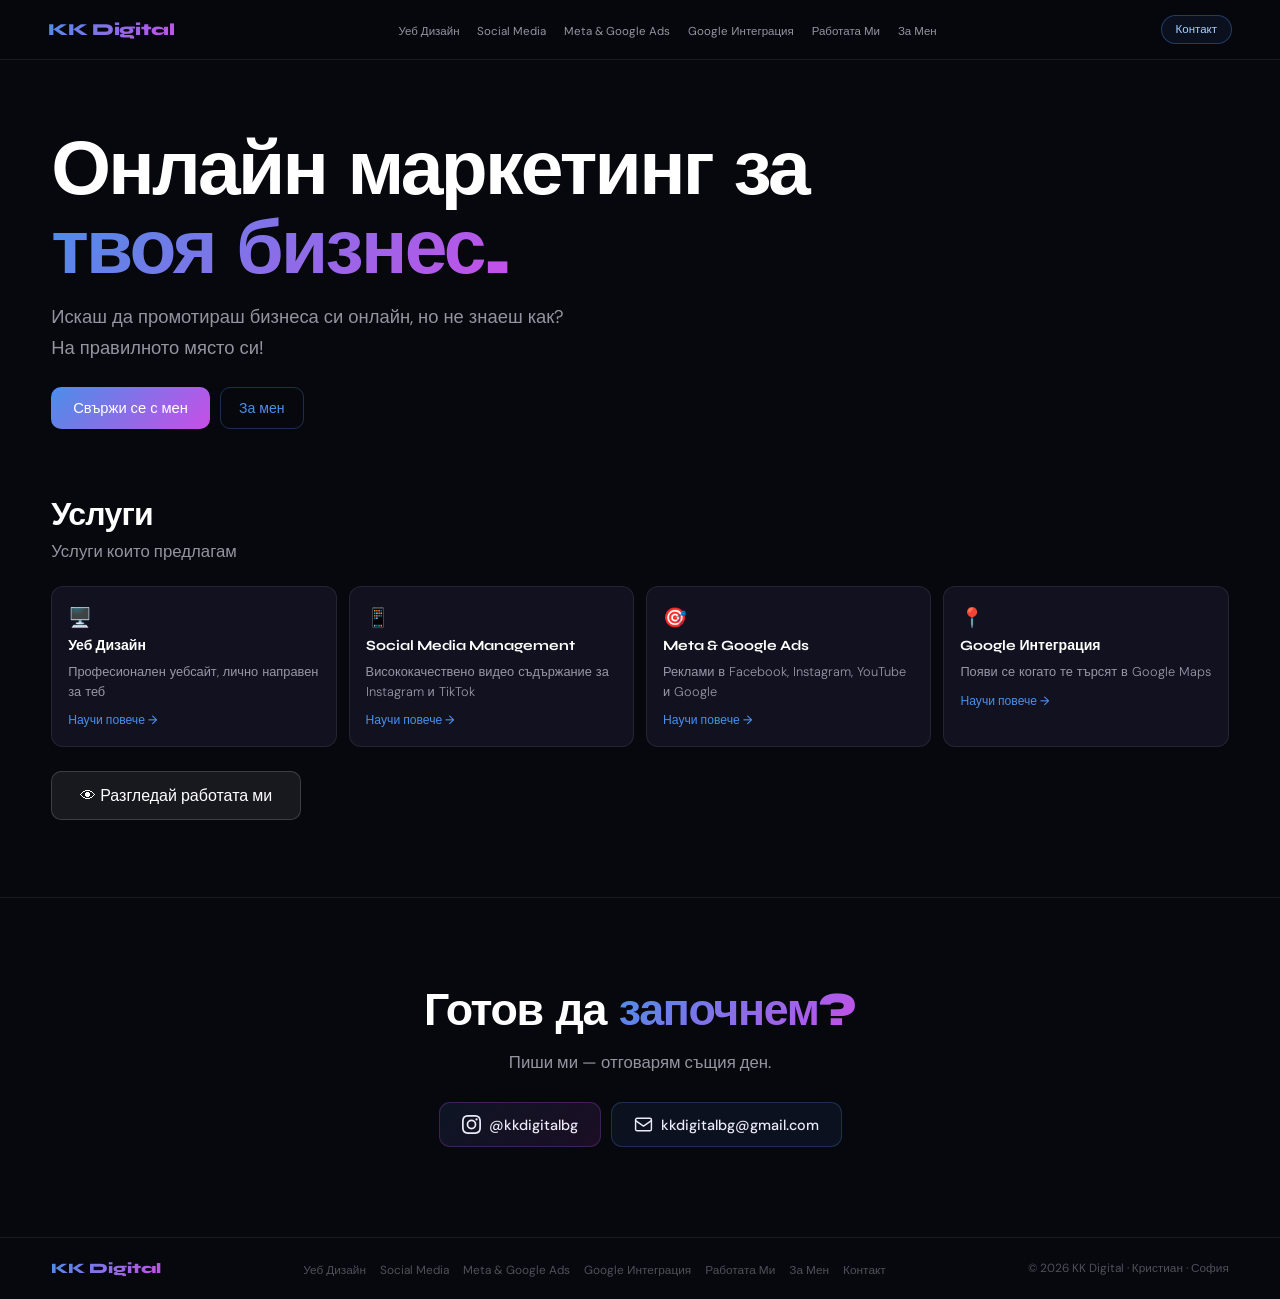
==== commit e57d3dac: "Add files via upload" ====
--- a/index.html
+++ b/index.html
@@ -6,30 +6,41 @@
 <link rel="icon" type="image/png" href="KKDigital.png">
 <link rel="stylesheet" href="style.css">
 <style>
-#hero{display:flex;align-items:center;padding:calc(var(--nav-h) + clamp(40px,6vw,80px)) clamp(16px,4vw,56px) clamp(32px,4vw,52px)}
-.hero-inner{max-width:1200px;margin:0 auto;width:100%}
-h1.hero-h1{font-family:'Syne',sans-serif;font-weight:800;font-size:clamp(2.6rem,6.5vw,5.5rem);line-height:1.03;letter-spacing:-.035em;color:#fff;margin-bottom:16px}
-.hero-sub{font-size:clamp(1rem,1.8vw,1.15rem);color:var(--muted);line-height:1.7;font-weight:400;max-width:520px;margin-bottom:28px}
-.hero-btns{display:flex;gap:10px;flex-wrap:wrap}
-#services{padding:clamp(48px,6vw,86px) clamp(16px,4vw,56px)}
+#hero{padding:calc(var(--nav-h) + clamp(40px,6vw,70px)) clamp(16px,4vw,56px) clamp(28px,3vw,40px)}
+h1.hero-h1{font-family:'Syne',sans-serif;font-weight:800;font-size:clamp(2.4rem,6vw,5.2rem);line-height:1.03;letter-spacing:-.035em;color:#fff;margin-bottom:14px}
+.hero-sub{font-size:clamp(1rem,1.8vw,1.15rem);color:var(--muted);line-height:1.7;font-weight:400;max-width:520px;margin-bottom:22px}
+.hero-btns{display:flex;gap:10px;flex-wrap:wrap;margin-bottom:28px}
+#services{padding:0 clamp(16px,4vw,56px) clamp(48px,6vw,80px)}
 </style>
 </head>
 <body>
-<nav id="navbar"><div class="nav-inner">
-  <a href="index.html" class="nav-logo">KK Digital</a>
-  <ul class="nav-links">
-    <li><a href="webdesign.html"><span class="full">Уеб Дизайн</span><span class="short">Уеб</span></a></li>
-    <li><a href="smm.html"><span class="full">Social Media</span><span class="short">Social</span></a></li>
-    <li><a href="ads.html"><span class="full">Meta &amp; Google Ads</span><span class="short">Ads</span></a></li>
-    <li><a href="google.html"><span class="full">Google Интеграция</span><span class="short">Google</span></a></li>
-    <li><a href="work.html"><span class="full">Работата Ми</span><span class="short">Проекти</span></a></li>
-    <li><a href="about.html"><span class="full">За Мен</span><span class="short">За Мен</span></a></li>
-  </ul>
-  <a href="contact.html" class="nav-contact">Контакт</a>
-</div></nav>
+<nav id="navbar">
+  <div class="nav-inner">
+    <a href="index.html" class="nav-logo">KK Digital</a>
+    <ul class="nav-links">
+      <li><a href="webdesign.html">Уеб Дизайн</a></li>
+      <li><a href="smm.html">Social Media</a></li>
+      <li><a href="ads.html">Meta &amp; Google Ads</a></li>
+      <li><a href="google.html">Google Интеграция</a></li>
+      <li><a href="work.html">Работата Ми</a></li>
+      <li><a href="about.html">За Мен</a></li>
+    </ul>
+    <a href="contact.html" class="nav-contact">Контакт</a>
+    <button class="burger" id="burger" aria-label="Меню"><span></span><span></span><span></span></button>
+  </div>
+</nav>
+<div class="mobile-menu" id="mobile-menu">
+  <a href="webdesign.html">Уеб Дизайн</a>
+  <a href="smm.html">Social Media</a>
+  <a href="ads.html">Meta &amp; Google Ads</a>
+  <a href="google.html">Google Интеграция</a>
+  <a href="work.html">Работата Ми</a>
+  <a href="about.html">За Мен</a>
+  <a href="contact.html">Контакт</a>
+</div>
 <main>
   <section id="hero">
-    <div class="hero-inner">
+    <div class="inner">
       <h1 class="hero-h1 reveal">Онлайн маркетинг за<br><span class="grad-text">твоя бизнес.</span></h1>
       <p class="hero-sub reveal d1">Искаш да промотираш бизнеса си онлайн, но не знаеш как? На правилното място си!</p>
       <div class="hero-btns reveal d2">
@@ -38,7 +49,7 @@
       </div>
     </div>
   </section>
-  <section id="services" style="padding-top:0">
+  <section id="services">
     <div class="inner">
       <h2 class="section-title reveal">Услуги</h2>
       <p class="section-sub reveal d1">Услуги които предлагам</p>
@@ -52,13 +63,13 @@
         <a href="smm.html" class="service-card">
           <div class="service-card-icon">📱</div>
           <h3>Social Media Management</h3>
-          <p>Измисляне и обработване на Reels/TikTok видеа</p>
+          <p>Висококачествено видео съдържание за Instagram и TikTok</p>
           <span class="service-card-btn">Научи повече →</span>
         </a>
         <a href="ads.html" class="service-card">
           <div class="service-card-icon">🎯</div>
           <h3>Meta &amp; Google Ads</h3>
-          <p>Facebook, Instagram, YouTube, Google реклами за интересувана аудитория</p>
+          <p>Реклами в Facebook, Instagram, YouTube и Google</p>
           <span class="service-card-btn">Научи повече →</span>
         </a>
         <a href="google.html" class="service-card">
@@ -68,7 +79,7 @@
           <span class="service-card-btn">Научи повече →</span>
         </a>
       </div>
-      <a href="work.html" class="work-link reveal d3">Разгледай моята работа →</a>
+      <a href="work.html" class="work-link reveal d3">👁 Разгледай работата ми</a>
     </div>
   </section>
   <div class="divider"></div>
@@ -83,7 +94,7 @@
 </main>
 <footer><div class="footer-inner">
   <a href="index.html" class="footer-logo">KK Digital</a>
-  <ul class="footer-links"><li><a href="webdesign.html">Уеб Дизайн</a></li><li><a href="smm.html">Social Media</a></li><li><a href="ads.html">Meta &amp; Google Ads</a></li><li><a href="google.html">Google Интеграция</a></li><li><a href="about.html">За Мен</a></li><li><a href="contact.html">Контакт</a></li></ul>
+  <ul class="footer-links"><li><a href="webdesign.html">Уеб Дизайн</a></li><li><a href="smm.html">Social Media</a></li><li><a href="ads.html">Meta &amp; Google Ads</a></li><li><a href="google.html">Google Интеграция</a></li><li><a href="work.html">Работата Ми</a></li><li><a href="about.html">За Мен</a></li><li><a href="contact.html">Контакт</a></li></ul>
   <p class="footer-copy">© 2026 KK Digital · Кристиан · София</p>
 </div></footer>
 <script src="main.js"></script>
--- a/style.css
+++ b/style.css
@@ -1,116 +1,63 @@
 @import url('https://fonts.googleapis.com/css2?family=Syne:wght@700;800&family=DM+Sans:opsz,wght@9..40,300;9..40,400;9..40,500&display=swap');
 *,*::before,*::after{box-sizing:border-box;margin:0;padding:0}
 :root{
-  --bg:#07070E;
-  --surface:#111120;
-  --surface2:#18182A;
-  --border:rgba(255,255,255,0.08);
-  --border2:rgba(255,255,255,0.15);
-  --text:#EDEAF8;
-  --muted:rgba(237,234,248,0.6);
-  --muted2:rgba(237,234,248,0.3);
-  --blue:#4A8FE8;
-  --pink:#C84EE8;
+  --bg:#07070E;--surface:#111120;--surface2:#18182A;
+  --border:rgba(255,255,255,0.08);--border2:rgba(255,255,255,0.16);
+  --text:#EDEAF8;--muted:rgba(237,234,248,0.62);--muted2:rgba(237,234,248,0.32);
+  --blue:#4A8FE8;--pink:#C84EE8;
   --grad:linear-gradient(135deg,#4A8FE8,#C84EE8);
   --nav-h:60px;
 }
 html{scroll-behavior:smooth}
 body{font-family:'DM Sans',sans-serif;background:var(--bg);color:var(--text);overflow-x:hidden;-webkit-font-smoothing:antialiased}
 
-/* NAV - always visible, never wraps, never hides */
-nav{
-  position:fixed;top:0;left:0;right:0;z-index:100;
-  height:var(--nav-h);
-  background:rgba(7,7,14,0.97);
-  border-bottom:1px solid var(--border);
-  display:flex;align-items:center;
-  padding:0 clamp(12px,3vw,48px);
-}
-.nav-inner{
-  width:100%;max-width:1200px;margin:0 auto;
-  display:flex;align-items:center;justify-content:space-between;
-  gap:8px;min-width:0;
-}
-.nav-logo{
-  font-family:'Syne',sans-serif;font-weight:800;
-  font-size:clamp(.85rem,2.2vw,1.05rem);
-  letter-spacing:-.02em;text-decoration:none;
-  background:var(--grad);-webkit-background-clip:text;
-  -webkit-text-fill-color:transparent;background-clip:text;
-  white-space:nowrap;flex-shrink:0;
-}
-.nav-links{
-  display:flex;align-items:center;
-  gap:clamp(6px,1.2vw,22px);
-  list-style:none;flex-shrink:1;min-width:0;
-}
-.nav-links a{
-  text-decoration:none;color:var(--muted);
-  font-size:clamp(.58rem,.8vw,.8rem);
-  white-space:nowrap;transition:color .2s;position:relative;
-}
-.nav-links a .full{display:inline}
-.nav-links a .short{display:none}
+/* NAV */
+nav{position:fixed;top:0;left:0;right:0;z-index:100;height:var(--nav-h);background:rgba(7,7,14,0.97);border-bottom:1px solid var(--border);display:flex;align-items:center;padding:0 clamp(16px,4vw,48px)}
+.nav-inner{width:100%;max-width:1200px;margin:0 auto;display:flex;align-items:center;justify-content:space-between;gap:12px}
+.nav-logo{font-family:'Syne',sans-serif;font-weight:800;font-size:1.05rem;letter-spacing:-.02em;text-decoration:none;background:var(--grad);-webkit-background-clip:text;-webkit-text-fill-color:transparent;background-clip:text;white-space:nowrap;flex-shrink:0}
+.nav-links{display:flex;align-items:center;gap:clamp(8px,1.4vw,24px);list-style:none}
+.nav-links a{text-decoration:none;color:var(--muted);font-size:clamp(.72rem,.9vw,.82rem);white-space:nowrap;transition:color .2s;position:relative}
 .nav-links a::after{content:'';position:absolute;bottom:-2px;left:0;width:0;height:1px;background:var(--grad);transition:width .25s}
 .nav-links a:hover,.nav-links a.active{color:var(--text)}
 .nav-links a:hover::after,.nav-links a.active::after{width:100%}
-.nav-contact{
-  text-decoration:none;color:#A8D0FF;
-  font-size:clamp(.58rem,.8vw,.8rem);font-weight:500;
-  padding:5px 12px;border-radius:50px;
-  border:1px solid rgba(74,143,232,.35);
-  background:rgba(74,143,232,.08);
-  transition:all .2s;white-space:nowrap;flex-shrink:0;
-}
+.nav-contact{text-decoration:none;color:#A8D0FF;font-size:clamp(.72rem,.9vw,.82rem);font-weight:500;padding:6px 14px;border-radius:50px;border:1px solid rgba(74,143,232,.35);background:rgba(74,143,232,.08);transition:all .2s;white-space:nowrap;flex-shrink:0}
 .nav-contact:hover{background:rgba(74,143,232,.2);color:#fff}
 
-/* mobile nav: show short labels */
-@media(max-width:600px){
-  .nav-links a .full{display:none}
-  .nav-links a .short{display:inline}
-  .nav-links{gap:clamp(5px,1.8vw,14px)}
-  .nav-links a{font-size:clamp(.6rem,2.2vw,.75rem)}
-  .nav-contact{font-size:clamp(.6rem,2.2vw,.75rem);padding:4px 10px}
-  .nav-logo{font-size:clamp(.8rem,3vw,.95rem)}
+/* HAMBURGER */
+.burger{display:none;flex-direction:column;gap:5px;background:none;border:none;cursor:pointer;padding:4px;flex-shrink:0}
+.burger span{display:block;width:22px;height:2px;background:var(--muted);border-radius:2px;transition:all .3s;transform-origin:center}
+.burger.open span:nth-child(1){transform:translateY(7px) rotate(45deg)}
+.burger.open span:nth-child(2){opacity:0;transform:scaleX(0)}
+.burger.open span:nth-child(3){transform:translateY(-7px) rotate(-45deg)}
+
+/* MOBILE DRAWER */
+.mobile-menu{display:none;position:fixed;top:var(--nav-h);left:0;right:0;z-index:99;background:rgba(7,7,14,0.98);border-bottom:1px solid var(--border);padding:16px clamp(16px,4vw,48px) 24px;flex-direction:column;gap:0}
+.mobile-menu.open{display:flex}
+.mobile-menu a{text-decoration:none;color:var(--muted);font-size:1rem;padding:13px 0;border-bottom:1px solid var(--border);transition:color .2s}
+.mobile-menu a:last-child{border-bottom:none;color:#A8D0FF;font-weight:500;padding-top:16px}
+.mobile-menu a:hover{color:var(--text)}
+
+@media(max-width:720px){
+  .nav-links,.nav-contact{display:none}
+  .burger{display:flex}
 }
 
 /* LAYOUT */
 main{position:relative;z-index:1}
 .inner{max-width:1200px;margin:0 auto;width:100%}
-section{padding:clamp(56px,7vw,100px) clamp(16px,4vw,56px)}
 .divider{width:100%;height:1px;background:var(--border)}
 
+/* TYPOGRAPHY */
 .page-label{font-size:.7rem;font-weight:600;letter-spacing:.2em;text-transform:uppercase;color:var(--blue);margin-bottom:14px;display:block}
-.page-title{font-family:'Syne',sans-serif;font-weight:800;font-size:clamp(2.2rem,5vw,4rem);line-height:1.05;letter-spacing:-.03em;color:#fff;margin-bottom:16px}
-.page-sub{font-size:clamp(1rem,1.8vw,1.15rem);color:var(--muted);line-height:1.75;max-width:600px;font-weight:400;margin-bottom:36px}
+.page-title{font-family:'Syne',sans-serif;font-weight:800;font-size:clamp(2rem,5vw,4rem);line-height:1.05;letter-spacing:-.03em;color:#fff;margin-bottom:16px}
+.page-sub{font-size:clamp(.98rem,1.7vw,1.12rem);color:var(--muted);line-height:1.75;max-width:600px;font-weight:400;margin-bottom:32px}
+.section-title{font-family:'Syne',sans-serif;font-weight:800;font-size:clamp(1.4rem,2.5vw,2rem);letter-spacing:-.025em;color:#fff;margin-bottom:6px}
+.section-sub{font-size:clamp(.95rem,1.5vw,1.05rem);color:var(--muted);margin-bottom:22px;font-weight:400}
 
-.section-title{font-family:'Syne',sans-serif;font-weight:800;font-size:clamp(1.5rem,2.8vw,2.2rem);letter-spacing:-.025em;color:#fff;margin-bottom:6px}
-.section-sub{font-size:clamp(.92rem,1.4vw,1rem);color:var(--muted);margin-bottom:24px;font-weight:400}
-
-/* SERVICE CARDS - horizontal scroll on mobile, grid on desktop */
-.service-cards{
-  display:flex;
-  gap:12px;
-  margin-top:28px;
-  overflow-x:auto;
-  -webkit-overflow-scrolling:touch;
-  scrollbar-width:none;
-  padding-bottom:4px;
-}
-.service-cards::-webkit-scrollbar{display:none}
-.service-card{
-  background:var(--surface);border:1px solid var(--border);border-radius:12px;
-  padding:18px 16px;
-  text-decoration:none;color:var(--text);
-  display:flex;flex-direction:column;gap:7px;
-  transition:border-color .2s,transform .2s;
-  flex:0 0 calc(50% - 6px); /* 2 per row on mobile */
-  min-width:0;
-}
-@media(min-width:640px){
-  .service-cards{display:grid;grid-template-columns:repeat(4,1fr);overflow-x:visible}
-  .service-card{flex:unset}
-}
+/* SERVICE CARDS — 2x2 grid, no scroll */
+.service-cards{display:grid;grid-template-columns:repeat(2,1fr);gap:12px;margin-top:24px}
+@media(min-width:800px){.service-cards{grid-template-columns:repeat(4,1fr)}}
+.service-card{background:var(--surface);border:1px solid var(--border);border-radius:12px;padding:18px 16px;text-decoration:none;color:var(--text);display:flex;flex-direction:column;gap:7px;transition:border-color .2s,transform .2s}
 .service-card:hover{border-color:var(--border2);transform:translateY(-2px)}
 .service-card-icon{font-size:1.2rem}
 .service-card h3{font-family:'Syne',sans-serif;font-weight:700;font-size:.88rem;color:#fff;line-height:1.3}
@@ -125,22 +72,22 @@
 .card h3{font-family:'Syne',sans-serif;font-weight:700;font-size:.92rem;color:#fff}
 .card p{font-size:.83rem;color:var(--muted);line-height:1.55;font-weight:300;flex:1}
 
-/* PLATFORM CARDS - 4 col always */
-.platform-grid{display:grid;grid-template-columns:repeat(4,1fr);gap:12px}
-.platform-card{background:var(--surface);border:1px solid var(--border);border-radius:12px;padding:18px 12px;display:flex;flex-direction:column;align-items:flex-start;gap:8px;transition:border-color .2s,transform .2s}
+/* PLATFORM CARDS */
+.platform-grid{display:grid;grid-template-columns:repeat(2,1fr);gap:12px}
+@media(min-width:600px){.platform-grid{grid-template-columns:repeat(4,1fr)}}
+.platform-card{background:var(--surface);border:1px solid var(--border);border-radius:12px;padding:18px 14px;display:flex;flex-direction:column;gap:7px;transition:border-color .2s,transform .2s}
 .platform-card:hover{border-color:var(--border2);transform:translateY(-2px)}
 .platform-card-icon{font-size:1.3rem}
 .platform-card h3{font-family:'Syne',sans-serif;font-weight:700;font-size:.9rem;color:#fff}
 .platform-card p{font-size:.8rem;color:var(--muted);line-height:1.5;font-weight:300}
-@media(max-width:500px){.platform-grid{grid-template-columns:repeat(2,1fr)}}
 
 /* BUTTONS */
-.btn{display:inline-flex;align-items:center;gap:7px;text-decoration:none;font-family:'DM Sans',sans-serif;font-weight:500;font-size:.9rem;border-radius:10px;padding:11px 22px;transition:all .2s;border:none;cursor:pointer}
+.btn{display:inline-flex;align-items:center;gap:7px;text-decoration:none;font-family:'DM Sans',sans-serif;font-weight:500;font-size:.92rem;border-radius:10px;padding:11px 22px;transition:all .2s;border:none;cursor:pointer}
 .btn-primary{background:var(--grad);color:#fff}
 .btn-primary:hover{opacity:.9;transform:translateY(-1px)}
 .btn-outline{background:transparent;color:var(--text);border:1px solid var(--border2)}
 .btn-outline:hover{border-color:rgba(255,255,255,.3);background:rgba(255,255,255,.04)}
-.btn-ghost{background:transparent;color:var(--blue);border:1px solid rgba(74,143,232,.3);font-size:.85rem;padding:9px 18px}
+.btn-ghost{background:transparent;color:var(--blue);border:1px solid rgba(74,143,232,.3);font-size:.88rem;padding:9px 18px}
 .btn-ghost:hover{background:rgba(74,143,232,.08)}
 .btns{display:flex;gap:10px;flex-wrap:wrap;align-items:center}
 
@@ -154,17 +101,22 @@
 @media(max-width:480px){.contact-btns{flex-direction:column}.cbtn{justify-content:center}}
 
 .grad-text{background:var(--grad);-webkit-background-clip:text;-webkit-text-fill-color:transparent;background-clip:text}
-.work-link{display:inline-flex;align-items:center;gap:6px;text-decoration:none;color:var(--muted);font-size:.9rem;transition:color .2s;margin-top:18px}
-.work-link:hover{color:var(--text)}
+
+/* WORK LINK */
+.work-link{display:inline-flex;align-items:center;gap:8px;text-decoration:none;color:#fff;font-size:1rem;font-weight:500;padding:13px 28px;border-radius:10px;background:rgba(255,255,255,.07);border:1px solid var(--border2);transition:all .2s;margin-top:24px}
+.work-link:hover{background:rgba(255,255,255,.12);transform:translateY(-1px)}
 
 /* CTA */
 .cta-block{text-align:center;padding:clamp(56px,7vw,100px) clamp(16px,4vw,56px)}
 .cta-block h2{font-family:'Syne',sans-serif;font-weight:800;font-size:clamp(1.8rem,3.5vw,3rem);letter-spacing:-.03em;color:#fff;margin-bottom:12px;line-height:1.08}
 .cta-block p{font-size:clamp(.95rem,1.5vw,1.05rem);color:var(--muted);margin-bottom:26px;line-height:1.7;font-weight:400}
 
+/* PAGE BOTTOM CTA */
+.page-cta{padding:clamp(40px,5vw,70px) clamp(16px,4vw,56px);border-top:1px solid var(--border);text-align:center}
+
 /* PROJECT CARDS */
 .projects-grid{display:grid;grid-template-columns:repeat(auto-fit,minmax(270px,1fr));gap:16px}
-.project-card{background:var(--surface);border:1px solid var(--border);border-radius:12px;overflow:hidden;transition:border-color .2s,transform .2s}
+.project-card{background:var(--surface);border:1px solid var(--border);border-radius:12px;overflow:hidden;transition:border-color .2s,transform .2s;text-decoration:none;color:var(--text);display:block}
 .project-card:hover{border-color:var(--border2);transform:translateY(-2px)}
 .browser-bar{background:var(--surface2);border-bottom:1px solid var(--border);padding:8px 12px;display:flex;align-items:center;gap:7px}
 .browser-dots{display:flex;gap:4px}
@@ -175,9 +127,8 @@
 .project-body{padding:16px 18px 20px}
 .project-tag{display:inline-block;font-size:.66rem;font-weight:600;letter-spacing:.1em;text-transform:uppercase;color:var(--blue);background:rgba(74,143,232,.1);border:1px solid rgba(74,143,232,.2);border-radius:50px;padding:2px 9px;margin-bottom:8px}
 .project-body h3{font-family:'Syne',sans-serif;font-weight:700;font-size:.97rem;color:#fff;margin-bottom:5px}
-.project-body p{font-size:.83rem;color:var(--muted);line-height:1.5;margin-bottom:12px}
-.project-link{display:inline-flex;align-items:center;gap:5px;text-decoration:none;color:var(--blue);font-size:.83rem;font-weight:500;transition:gap .2s}
-.project-link:hover{gap:9px}
+.project-body p{font-size:.83rem;color:var(--muted);line-height:1.5;margin-bottom:10px}
+.project-body-link{display:inline-flex;align-items:center;gap:5px;color:var(--blue);font-size:.83rem;font-weight:500}
 
 /* PILLS */
 .pills{display:flex;flex-wrap:wrap;gap:8px;margin:20px 0}
@@ -193,7 +144,7 @@
 .footer-inner{max-width:1200px;margin:0 auto;display:flex;align-items:center;justify-content:space-between;flex-wrap:wrap;gap:10px}
 .footer-logo{font-family:'Syne',sans-serif;font-weight:800;font-size:.9rem;background:var(--grad);-webkit-background-clip:text;-webkit-text-fill-color:transparent;background-clip:text;text-decoration:none}
 .footer-copy{font-size:.74rem;color:var(--muted2)}
-.footer-links{display:flex;gap:14px;list-style:none}
+.footer-links{display:flex;gap:14px;list-style:none;flex-wrap:wrap}
 .footer-links a{text-decoration:none;color:var(--muted2);font-size:.74rem;transition:color .2s}
 .footer-links a:hover{color:var(--text)}
 @media(max-width:500px){.footer-links{display:none}}
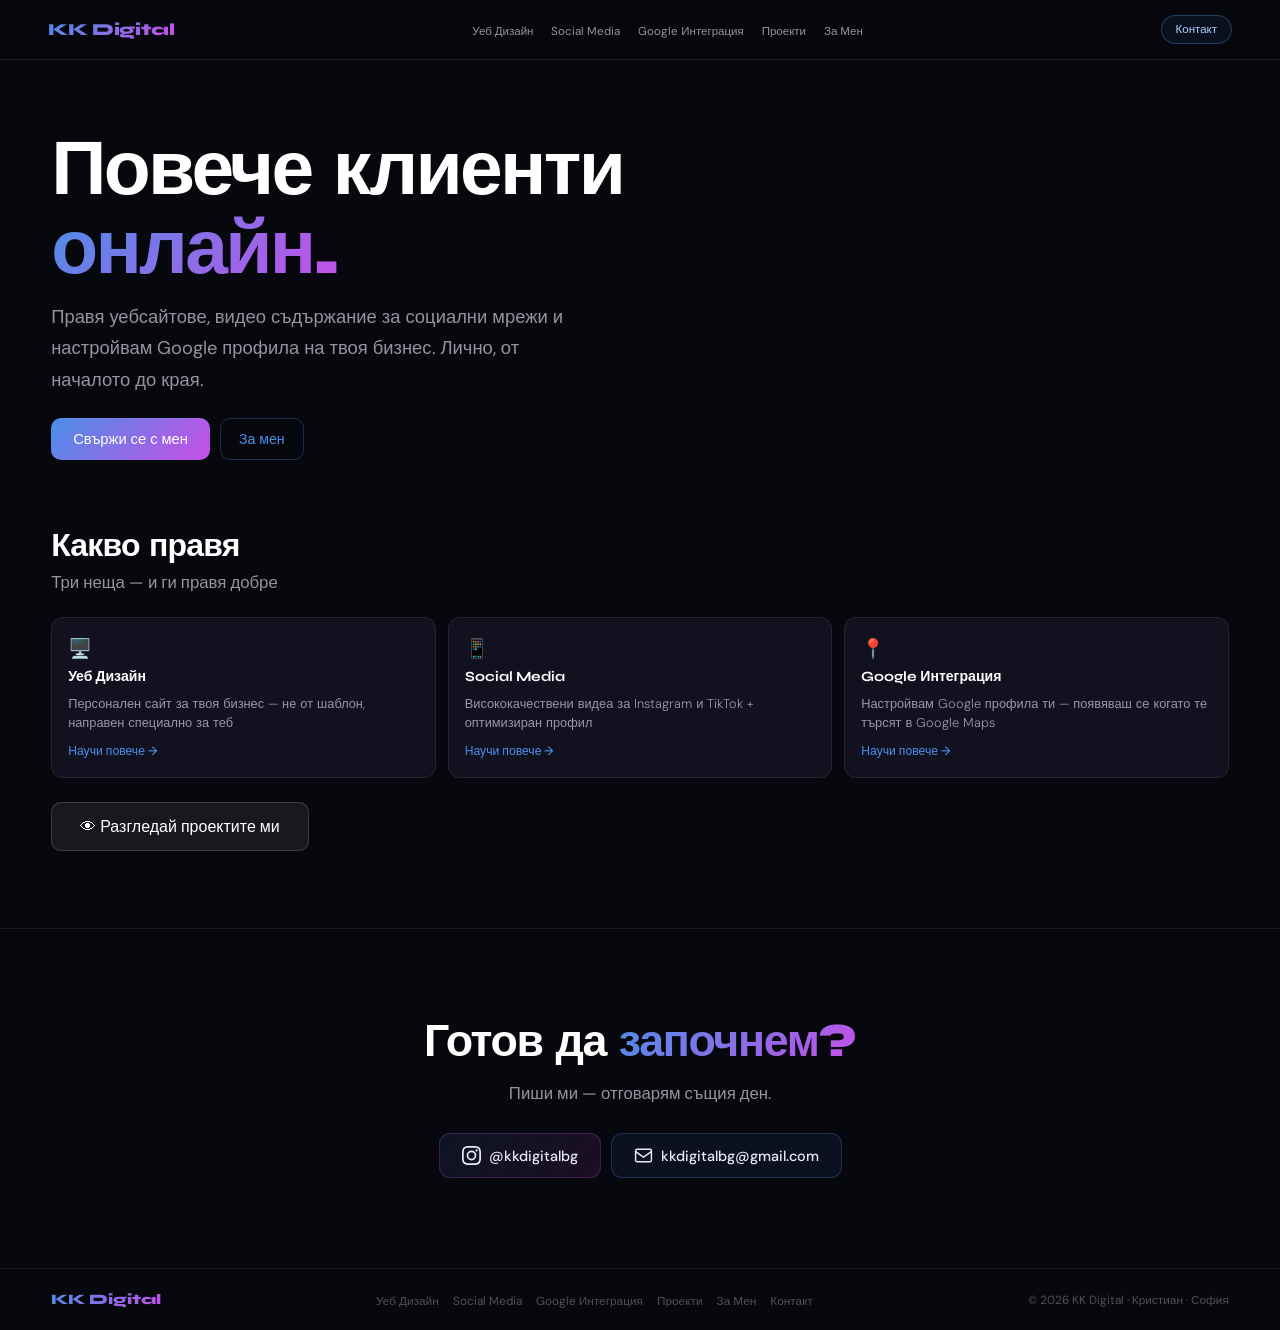
==== commit 3c92c89f: "Add files via upload" ====
--- a/index.html
+++ b/index.html
@@ -20,9 +20,8 @@
     <ul class="nav-links">
       <li><a href="webdesign.html">Уеб Дизайн</a></li>
       <li><a href="smm.html">Social Media</a></li>
-      <li><a href="ads.html">Meta &amp; Google Ads</a></li>
       <li><a href="google.html">Google Интеграция</a></li>
-      <li><a href="work.html">Работата Ми</a></li>
+      <li><a href="work.html">Проекти</a></li>
       <li><a href="about.html">За Мен</a></li>
     </ul>
     <a href="contact.html" class="nav-contact">Контакт</a>
@@ -32,17 +31,16 @@
 <div class="mobile-menu" id="mobile-menu">
   <a href="webdesign.html">Уеб Дизайн</a>
   <a href="smm.html">Social Media</a>
-  <a href="ads.html">Meta &amp; Google Ads</a>
   <a href="google.html">Google Интеграция</a>
-  <a href="work.html">Работата Ми</a>
+  <a href="work.html">Проекти</a>
   <a href="about.html">За Мен</a>
   <a href="contact.html">Контакт</a>
 </div>
 <main>
   <section id="hero">
     <div class="inner">
-      <h1 class="hero-h1 reveal">Онлайн маркетинг за<br><span class="grad-text">твоя бизнес.</span></h1>
-      <p class="hero-sub reveal d1">Искаш да промотираш бизнеса си онлайн, но не знаеш как? На правилното място си!</p>
+      <h1 class="hero-h1 reveal">Повече клиенти<br><span class="grad-text">онлайн.</span></h1>
+      <p class="hero-sub reveal d1">Правя уебсайтове, видео съдържание за социални мрежи и настройвам Google профила на твоя бизнес. Лично, от началото до края.</p>
       <div class="hero-btns reveal d2">
         <a href="contact.html" class="btn btn-primary">Свържи се с мен</a>
         <a href="about.html" class="btn btn-ghost">За мен</a>
@@ -51,35 +49,29 @@
   </section>
   <section id="services">
     <div class="inner">
-      <h2 class="section-title reveal">Услуги</h2>
-      <p class="section-sub reveal d1">Услуги които предлагам</p>
-      <div class="service-cards reveal d2">
+      <h2 class="section-title reveal">Какво правя</h2>
+      <p class="section-sub reveal d1">Три неща — и ги правя добре</p>
+      <div class="service-cards three-up reveal d2">
         <a href="webdesign.html" class="service-card">
           <div class="service-card-icon">🖥️</div>
           <h3>Уеб Дизайн</h3>
-          <p>Професионален уебсайт, лично направен за теб</p>
+          <p>Персонален сайт за твоя бизнес — не от шаблон, направен специално за теб</p>
           <span class="service-card-btn">Научи повече →</span>
         </a>
         <a href="smm.html" class="service-card">
           <div class="service-card-icon">📱</div>
-          <h3>Social Media Management</h3>
-          <p>Висококачествено видео съдържание за Instagram и TikTok</p>
-          <span class="service-card-btn">Научи повече →</span>
-        </a>
-        <a href="ads.html" class="service-card">
-          <div class="service-card-icon">🎯</div>
-          <h3>Meta &amp; Google Ads</h3>
-          <p>Реклами в Facebook, Instagram, YouTube и Google</p>
+          <h3>Social Media</h3>
+          <p>Висококачествени видеа за Instagram и TikTok + оптимизиран профил</p>
           <span class="service-card-btn">Научи повече →</span>
         </a>
         <a href="google.html" class="service-card">
           <div class="service-card-icon">📍</div>
           <h3>Google Интеграция</h3>
-          <p>Появи се когато те търсят в Google Maps</p>
+          <p>Настройвам Google профила ти — появяваш се когато те търсят в Google Maps</p>
           <span class="service-card-btn">Научи повече →</span>
         </a>
       </div>
-      <a href="work.html" class="work-link reveal d3">👁 Разгледай работата ми</a>
+      <a href="work.html" class="work-link reveal d3">👁 Разгледай проектите ми</a>
     </div>
   </section>
   <div class="divider"></div>
@@ -94,7 +86,7 @@
 </main>
 <footer><div class="footer-inner">
   <a href="index.html" class="footer-logo">KK Digital</a>
-  <ul class="footer-links"><li><a href="webdesign.html">Уеб Дизайн</a></li><li><a href="smm.html">Social Media</a></li><li><a href="ads.html">Meta &amp; Google Ads</a></li><li><a href="google.html">Google Интеграция</a></li><li><a href="work.html">Работата Ми</a></li><li><a href="about.html">За Мен</a></li><li><a href="contact.html">Контакт</a></li></ul>
+  <ul class="footer-links"><li><a href="webdesign.html">Уеб Дизайн</a></li><li><a href="smm.html">Social Media</a></li><li><a href="google.html">Google Интеграция</a></li><li><a href="work.html">Проекти</a></li><li><a href="about.html">За Мен</a></li><li><a href="contact.html">Контакт</a></li></ul>
   <p class="footer-copy">© 2026 KK Digital · Кристиан · София</p>
 </div></footer>
 <script src="main.js"></script>
--- a/style.css
+++ b/style.css
@@ -148,3 +148,6 @@
 .footer-links a{text-decoration:none;color:var(--muted2);font-size:.74rem;transition:color .2s}
 .footer-links a:hover{color:var(--text)}
 @media(max-width:500px){.footer-links{display:none}}
+
+/* 3-card layout override for homepage */
+@media(min-width:800px){.service-cards.three-up{grid-template-columns:repeat(3,1fr)}}
